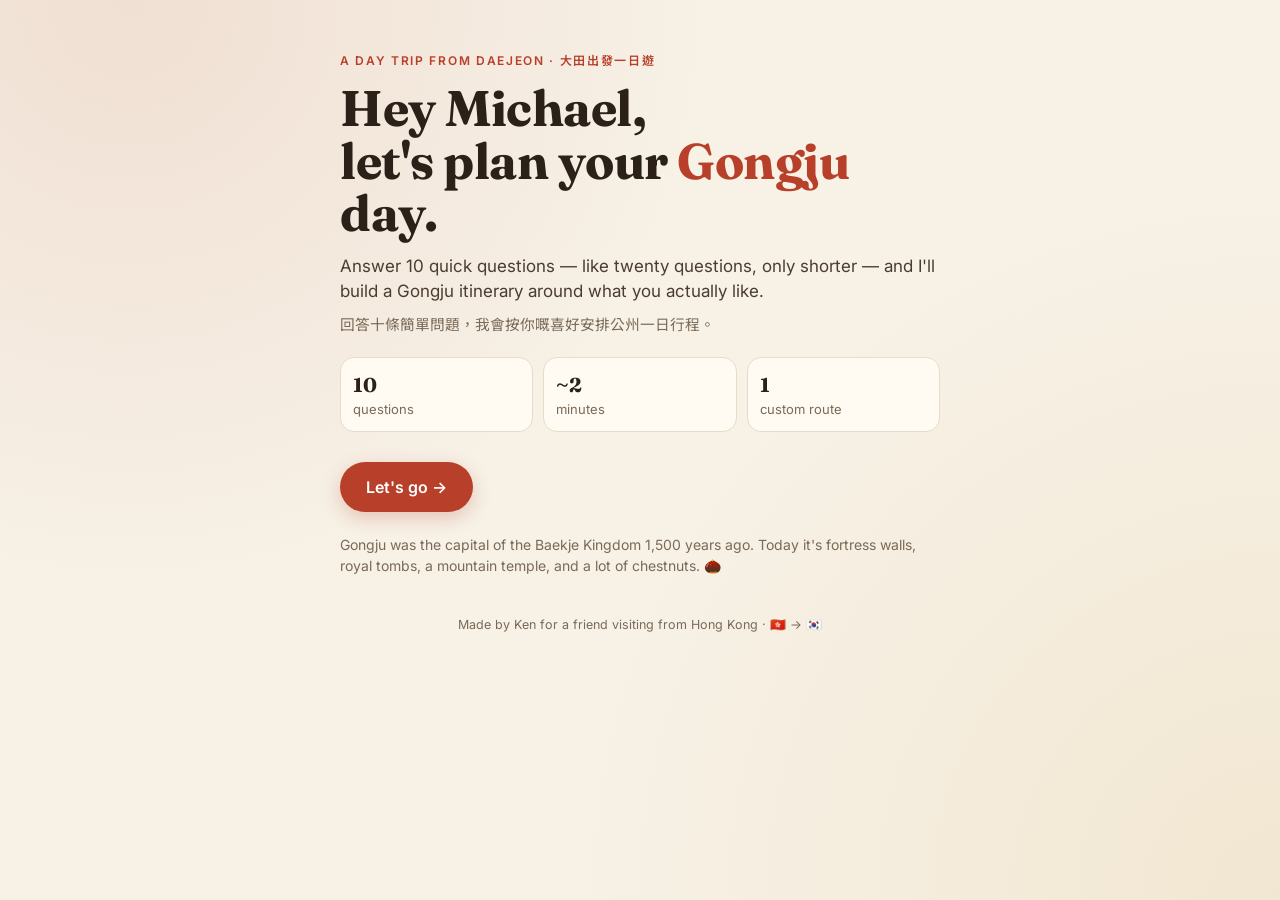
==== index.html @ 212b2fda "Add Gongju trip taste quiz page Co-Authored-By: Claude Opus 5.5 <noreply@anthropic.com> Claude-Sessi" ====
<!DOCTYPE html>
<html lang="en">
<head>
<meta charset="UTF-8">
<meta name="viewport" content="width=device-width, initial-scale=1.0">
<title>Your Gongju Day — 10 Questions</title>
<meta name="description" content="Answer 10 quick questions and get a Gongju day trip planned around your taste.">
<link rel="preconnect" href="https://fonts.googleapis.com">
<link rel="preconnect" href="https://fonts.gstatic.com" crossorigin>
<link href="https://fonts.googleapis.com/css2?family=Fraunces:opsz,wght@9..144,500;9..144,700&family=Inter:wght@400;500;600&family=Noto+Sans+TC:wght@400;500&display=swap" rel="stylesheet">
<style>
  :root {
    --paper: #f7f1e6;
    --card: #fffaf2;
    --ink: #2b2118;
    --muted: #7a6a58;
    --maple: #b8402a;
    --maple-soft: #f1d6cc;
    --chestnut: #6b4226;
    --gold: #c99a3b;
    --line: #e6dccb;
    --radius: 18px;
  }
  * { box-sizing: border-box; }
  html, body { margin: 0; }
  body {
    font-family: "Inter", "Noto Sans TC", system-ui, sans-serif;
    background: var(--paper);
    color: var(--ink);
    min-height: 100vh;
    line-height: 1.5;
    background-image:
      radial-gradient(circle at 10% 0%, rgba(184,64,42,0.10), transparent 40%),
      radial-gradient(circle at 100% 100%, rgba(201,154,59,0.12), transparent 45%);
    background-attachment: fixed;
  }
  .wrap { max-width: 640px; margin: 0 auto; padding: 28px 20px 60px; }
  .zh { font-family: "Noto Sans TC", sans-serif; color: var(--muted); font-size: 0.92em; display: block; margin-top: 2px; }
  h1, h2, h3 { font-family: "Fraunces", Georgia, serif; font-weight: 700; letter-spacing: -0.01em; margin: 0; }

  /* Intro */
  .hero { text-align: left; padding-top: 24px; }
  .eyebrow { font-size: 12px; font-weight: 600; letter-spacing: 0.14em; text-transform: uppercase; color: var(--maple); }
  .hero h1 { font-size: clamp(34px, 8vw, 50px); line-height: 1.05; margin: 12px 0 14px; }
  .hero h1 em { font-style: normal; color: var(--maple); }
  .hero p { font-size: 17px; color: #4a3d30; margin: 0 0 8px; }
  .leaf-row { display: flex; gap: 8px; margin: 26px 0 30px; font-size: 26px; }
  .facts { display: grid; grid-template-columns: repeat(3, 1fr); gap: 10px; margin: 22px 0 30px; }
  .fact { background: var(--card); border: 1px solid var(--line); border-radius: 14px; padding: 12px; font-size: 13px; color: var(--muted); }
  .fact b { display: block; font-family: "Fraunces", serif; font-size: 20px; color: var(--ink); }

  .btn {
    appearance: none; border: 0; cursor: pointer;
    font: 600 16px "Inter", sans-serif;
    padding: 15px 26px; border-radius: 999px;
    background: var(--maple); color: #fff;
    box-shadow: 0 6px 18px rgba(184,64,42,0.25);
    transition: transform .15s ease, box-shadow .15s ease, background .15s;
  }
  .btn:hover { transform: translateY(-1px); box-shadow: 0 8px 22px rgba(184,64,42,0.3); }
  .btn:active { transform: translateY(0); }
  .btn.ghost { background: transparent; color: var(--ink); box-shadow: none; border: 1px solid var(--line); }
  .btn.ghost:hover { background: var(--card); }
  .btn.dark { background: var(--chestnut); box-shadow: 0 6px 18px rgba(107,66,38,0.25); }
  .btn.whatsapp { background: #1f8f4e; box-shadow: 0 6px 18px rgba(31,143,78,0.25); }

  /* Quiz */
  .topbar { display: flex; align-items: center; gap: 14px; margin-bottom: 26px; }
  .back { background: none; border: 0; font-size: 22px; cursor: pointer; color: var(--muted); padding: 4px 8px; border-radius: 8px; }
  .back:disabled { opacity: 0.25; cursor: default; }
  .progress { flex: 1; height: 6px; background: var(--line); border-radius: 99px; overflow: hidden; }
  .progress span { display: block; height: 100%; background: linear-gradient(90deg, var(--gold), var(--maple)); width: 0; transition: width .35s ease; border-radius: 99px; }
  .count { font-size: 13px; color: var(--muted); font-variant-numeric: tabular-nums; min-width: 42px; text-align: right; }

  .qcard { animation: rise .35s ease; }
  @keyframes rise { from { opacity: 0; transform: translateY(10px); } to { opacity: 1; transform: none; } }
  .qnum { font-family: "Fraunces", serif; color: var(--maple); font-size: 15px; margin-bottom: 8px; }
  .qcard h2 { font-size: clamp(24px, 5.5vw, 30px); line-height: 1.2; }
  .qcard .hint { color: var(--muted); font-size: 14px; margin: 10px 0 0; }
  .options { display: grid; gap: 10px; margin-top: 24px; }
  .opt {
    display: flex; align-items: center; gap: 14px; text-align: left;
    background: var(--card); border: 1.5px solid var(--line); border-radius: var(--radius);
    padding: 14px 16px; cursor: pointer; font: inherit; color: inherit;
    transition: border-color .15s, transform .15s, background .15s;
  }
  .opt:hover { border-color: var(--gold); transform: translateY(-1px); }
  .opt.selected { border-color: var(--maple); background: #fff3ee; }
  .opt .emo { font-size: 26px; width: 36px; text-align: center; flex-shrink: 0; }
  .opt .txt { font-weight: 500; font-size: 16px; }
  .opt .txt .zh { font-weight: 400; font-size: 13.5px; }

  /* Result */
  .result-hero { background: var(--chestnut); color: #fbefe0; border-radius: 24px; padding: 28px 24px; position: relative; overflow: hidden; }
  .result-hero::after { content: "🍁"; position: absolute; right: -10px; top: -18px; font-size: 120px; opacity: 0.16; transform: rotate(18deg); }
  .result-hero .eyebrow { color: var(--gold); }
  .result-hero h1 { font-size: clamp(30px, 7vw, 40px); margin: 10px 0 8px; line-height: 1.1; }
  .result-hero p { margin: 0; color: #e8d6c1; }
  .result-hero .zh { color: #cdb59a; }

  section.block { margin-top: 30px; }
  section.block h3 { font-size: 22px; margin-bottom: 14px; }

  .bars { display: grid; gap: 10px; }
  .bar { display: grid; grid-template-columns: 120px 1fr 34px; align-items: center; gap: 10px; font-size: 14px; }
  .bar .track { height: 10px; background: var(--line); border-radius: 99px; overflow: hidden; }
  .bar .fill { height: 100%; background: var(--maple); border-radius: 99px; width: 0; transition: width .8s cubic-bezier(.2,.8,.2,1); }
  .bar .pct { color: var(--muted); font-variant-numeric: tabular-nums; text-align: right; font-size: 13px; }

  .tags { display: flex; flex-wrap: wrap; gap: 8px; }
  .tag { background: var(--maple-soft); color: #7a2616; padding: 6px 12px; border-radius: 99px; font-size: 13.5px; font-weight: 500; }

  .timeline { list-style: none; margin: 0; padding: 0; position: relative; }
  .timeline::before { content: ""; position: absolute; left: 58px; top: 8px; bottom: 8px; width: 2px; background: var(--line); }
  .stop { display: grid; grid-template-columns: 50px 20px 1fr; gap: 8px; padding: 10px 0; align-items: start; }
  .stop .time { font-variant-numeric: tabular-nums; font-weight: 600; font-size: 14px; color: var(--chestnut); padding-top: 2px; }
  .stop .dot { width: 12px; height: 12px; border-radius: 50%; background: var(--card); border: 3px solid var(--maple); margin: 5px 0 0 2px; position: relative; z-index: 1; }
  .stop .what b { display: block; font-size: 16px; }
  .stop .what span { color: var(--muted); font-size: 14px; }

  .card { background: var(--card); border: 1px solid var(--line); border-radius: var(--radius); padding: 18px; }
  .food-grid { display: grid; grid-template-columns: 1fr 1fr; gap: 10px; }
  .food { background: var(--card); border: 1px solid var(--line); border-radius: 14px; padding: 14px; }
  .food .emo { font-size: 24px; }
  .food b { display: block; margin-top: 4px; }
  .food span { font-size: 13.5px; color: var(--muted); }

  .tips { margin: 0; padding-left: 20px; }
  .tips li { margin-bottom: 8px; }

  .share { margin-top: 34px; background: #fff; border: 2px dashed var(--gold); border-radius: 22px; padding: 22px; text-align: center; }
  .share h3 { font-size: 22px; }
  .share p { color: var(--muted); margin: 6px 0 18px; font-size: 15px; }
  .share .row { display: flex; flex-wrap: wrap; gap: 10px; justify-content: center; }
  .toast { position: fixed; left: 50%; bottom: 26px; transform: translateX(-50%) translateY(20px); background: var(--ink); color: #fff; padding: 10px 18px; border-radius: 99px; font-size: 14px; opacity: 0; transition: all .25s; pointer-events: none; }
  .toast.show { opacity: 1; transform: translateX(-50%) translateY(0); }
  .restart { margin-top: 22px; text-align: center; }
  footer { text-align: center; font-size: 12.5px; color: var(--muted); margin-top: 40px; }
  .hidden { display: none !important; }

  @media (max-width: 480px) {
    .facts { grid-template-columns: 1fr 1fr 1fr; }
    .food-grid { grid-template-columns: 1fr; }
    .bar { grid-template-columns: 100px 1fr 30px; }
  }
</style>
</head>
<body>
<div class="wrap">

  <!-- INTRO -->
  <div id="intro" class="hero">
    <div class="eyebrow">A day trip from Daejeon · 大田出發一日遊</div>
    <h1>Hey <span id="nameSlot">Michael</span>,<br>let's plan your <em>Gongju</em> day.</h1>
    <p>Answer 10 quick questions — like twenty questions, only shorter — and I'll build a Gongju itinerary around what you actually like.</p>
    <span class="zh">回答十條簡單問題，我會按你嘅喜好安排公州一日行程。</span>
    <div class="facts">
      <div class="fact"><b>10</b>questions</div>
      <div class="fact"><b>~2</b>minutes</div>
      <div class="fact"><b>1</b>custom route</div>
    </div>
    <button class="btn" id="startBtn">Let's go →</button>
    <p style="margin-top:22px;font-size:14px;color:var(--muted)">Gongju was the capital of the Baekje Kingdom 1,500 years ago. Today it's fortress walls, royal tombs, a mountain temple, and a lot of chestnuts. 🌰</p>
  </div>

  <!-- QUIZ -->
  <div id="quiz" class="hidden">
    <div class="topbar">
      <button class="back" id="backBtn" aria-label="Previous question">←</button>
      <div class="progress"><span id="progressBar"></span></div>
      <div class="count" id="count">1 / 10</div>
    </div>
    <div id="qslot"></div>
  </div>

  <!-- RESULT -->
  <div id="result" class="hidden"></div>

  <footer>Made by Ken for a friend visiting from Hong Kong · 🇭🇰 → 🇰🇷</footer>
</div>
<div class="toast" id="toast">Copied!</div>

<script>
(function () {
  "use strict";

  // ---------- Config ----------
  const params = new URLSearchParams(location.search);
  const GUEST = (params.get("name") || "Michael").slice(0, 30);
  const HOST = (params.get("host") || "Ken").slice(0, 30);
  const HOST_WA = (params.get("wa") || "").replace(/[^0-9]/g, ""); // optional WhatsApp number, digits only

  document.getElementById("nameSlot").textContent = GUEST;

  // Dimensions scored by the quiz
  const DIMS = {
    history: "History",
    nature:  "Nature & leaves",
    food:    "Street food",
    cafe:    "Cafés & design",
    photo:   "Photo spots",
    calm:    "Calm & tradition",
    active:  "Up for walking"
  };

  // ---------- Questions ----------
  const QUESTIONS = [
    {
      q: "Your ideal free Saturday in Hong Kong looks like…",
      zh: "喺香港，你最理想嘅星期六係點？",
      opts: [
        { e: "🥾", t: "Hiking Dragon's Back, then a beach", zh: "行龍脊，再去沙灘", s: { nature: 2, active: 2 } },
        { e: "🥟", t: "Dim sum, then eating my way through Sham Shui Po", zh: "飲茶，再去深水埗搵食", s: { food: 3 } },
        { e: "🏛️", t: "Tai Kwun or a museum, old buildings", zh: "大館或者博物館，睇舊建築", s: { history: 3 } },
        { e: "☕", t: "A slow coffee in a quiet Sheung Wan café", zh: "喺上環靜靜哋飲杯咖啡", s: { cafe: 3, calm: 1 } }
      ]
    },
    {
      q: "It's autumn-leaf season in Korea right now. How excited are you?",
      zh: "而家係韓國紅葉季節，你有幾期待？",
      hint: "Hong Kong doesn't really do red maples — Gongju does.",
      opts: [
        { e: "🍁", t: "Very! I want proper red-and-gold trees", zh: "超期待！想睇真正嘅紅葉", s: { nature: 3, photo: 1 } },
        { e: "🙂", t: "Nice bonus if we see some", zh: "見到就好，唔強求", s: { nature: 1 } },
        { e: "🤷", t: "Trees are trees", zh: "樹就係樹啦", s: { food: 1, cafe: 1 } }
      ]
    },
    {
      q: "How much spice can you handle?",
      zh: "你食得幾辣？",
      key: "spice",
      opts: [
        { e: "🔥", t: "Bring it on — the redder the better", zh: "越辣越好", v: "high", s: { food: 1 } },
        { e: "🌶️", t: "Some kick is fine", zh: "小辣OK", v: "mid", s: {} },
        { e: "🥛", t: "Mild please, I'm a cha chaan teng person", zh: "唔辣唔該，我係茶餐廳派", v: "low", s: {} }
      ]
    },
    {
      q: "Pick a Korean lunch.",
      zh: "揀一個韓式午餐。",
      key: "lunch",
      opts: [
        { e: "🥗", t: "Bibimbap with wild mountain greens", zh: "山菜拌飯", v: "sanchae", s: { calm: 1, nature: 1 } },
        { e: "🍲", t: "A hot bowl of beef soup with rice (gukbap)", zh: "牛肉湯飯", v: "gukbap", s: { food: 1 } },
        { e: "🥩", t: "Korean BBQ, grill it at the table", zh: "韓式燒肉", v: "bbq", s: { food: 2 } },
        { e: "🍜", t: "Knife-cut noodles in broth (kalguksu)", zh: "刀切麵", v: "noodle", s: { food: 1 } }
      ]
    },
    {
      q: "1,500-year-old royal tombs and gold crowns from a lost kingdom…",
      zh: "1,500年前失落王國嘅王陵同金冠……",
      opts: [
        { e: "👑", t: "Fascinating — tell me everything", zh: "好有興趣，講多啲！", s: { history: 3 } },
        { e: "📸", t: "Quick look and a photo is enough", zh: "睇一陣、影張相就夠", s: { history: 1, photo: 1 } },
        { e: "😴", t: "Honestly, show me something alive", zh: "老實講，想睇啲有生氣嘅嘢", s: { food: 1, cafe: 1 } }
      ]
    },
    {
      q: "How much walking sounds good for one day?",
      zh: "一日行幾多路你覺得OK？",
      key: "walk",
      opts: [
        { e: "🏃", t: "15,000+ steps, I live on MTR stairs", zh: "一萬五千步以上，冇問題", v: "high", s: { active: 3 } },
        { e: "🚶", t: "A normal amount, with breaks", zh: "正常，中間休息下", v: "mid", s: { active: 1 } },
        { e: "🪑", t: "Minimal — more sitting, more snacks", zh: "越少越好，坐多啲食多啲", v: "low", s: { cafe: 1, food: 1 } }
      ]
    },
    {
      q: "In your friend group, you're the one who…",
      zh: "喺朋友圈入面，你係……",
      opts: [
        { e: "📷", t: "Takes all the photos (and the IG stories)", zh: "負責影晒所有相同IG story", s: { photo: 3 } },
        { e: "🗺️", t: "Reads every sign and plaque", zh: "每塊介紹牌都要睇", s: { history: 2 } },
        { e: "🍢", t: "Finds the best snack stall", zh: "搵到最好食嘅小食檔", s: { food: 2 } },
        { e: "🧘", t: "Just enjoys the moment", zh: "享受當下就夠", s: { calm: 2 } }
      ]
    },
    {
      q: "Gongju is Korea's chestnut capital. Your move?",
      zh: "公州係韓國栗子之都，你會點？",
      key: "chestnut",
      opts: [
        { e: "🌰", t: "Roasted chestnuts from a street stall — like 糖炒栗子", zh: "街邊炒栗子，好似香港咁", v: "street", s: { food: 2 } },
        { e: "🍰", t: "Chestnut cake or latte in a nice café", zh: "去靚cafe食栗子蛋糕或者栗子latte", v: "cafe", s: { cafe: 2 } },
        { e: "🍶", t: "Chestnut makgeolli (rice wine)", zh: "栗子米酒", v: "makgeolli", s: { food: 2 } },
        { e: "🙅", t: "Not a chestnut person", zh: "我唔鍾意食栗子", v: "none", s: {} }
      ]
    },
    {
      q: "A 1,000-year-old mountain temple: monks, incense, a quiet valley.",
      zh: "一千年歷史嘅山中古寺：僧人、香火、寧靜山谷。",
      opts: [
        { e: "🛕", t: "Yes — that calm is exactly what I want", zh: "正！我就係想要嗰種寧靜", s: { calm: 3, nature: 1 } },
        { e: "👍", t: "Sounds nice, if it fits", zh: "幾好，有時間就去", s: { calm: 1 } },
        { e: "🙃", t: "I've seen enough temples", zh: "寺廟睇夠喇", s: { cafe: 1, history: 1 } }
      ]
    },
    {
      q: "How should the day end?",
      zh: "你想一日點樣完結？",
      opts: [
        { e: "🌇", t: "Sunset over the river from an old fortress wall", zh: "喺古城牆上睇河邊日落", s: { photo: 2, history: 1, active: 1 } },
        { e: "🏮", t: "Wandering a traditional market, snacking", zh: "行傳統市場，周圍食", s: { food: 3 } },
        { e: "🕯️", t: "A cosy café and little shops", zh: "溫暖嘅cafe同小店", s: { cafe: 3 } },
        { e: "🍽️", t: "A big dinner, then rest", zh: "食餐好，然後休息", s: { food: 1, calm: 1 } }
      ]
    }
  ];

  // ---------- Routes ----------
  // Pickup in Daejeon ~11:00, back in Daejeon ~19:00. Sunset mid-Nov ≈ 17:20.
  const ROUTES = {
    maple: {
      title: "Maples, Monks & a Fortress Sunset",
      zh: "紅葉、古寺、城牆日落",
      blurb: "You came for autumn. This route goes straight to the mountain temple while the leaves are glowing, then catches sunset on the fortress wall.",
      w: { nature: 2, calm: 1.5, photo: 1, active: 0.5 },
      stops: (a) => [
        ["11:00", "Leave Daejeon", "About an hour's drive to Magoksa Temple"],
        ["12:00", "Lunch by Magoksa", lunchLine(a, "temple")],
        ["13:00", "Magoksa Temple 麻谷寺", "UNESCO-listed mountain temple. Walk the valley path under the maples"],
        ["14:45", "Royal Tombs of King Muryeong", "A quick look at Baekje's royal tombs, 30 min drive back to town"],
        ["15:45", "Gongsanseong Fortress 公山城", walkLine(a, "Walk the wall above the Geum River as the sun goes down")],
        ["17:15", "Sanseong Market", chestnutLine(a)],
        ["18:00", "Dinner around Jeminchen", "Old-town streets with cafés and restaurants, then drive home"]
      ]
    },
    baekje: {
      title: "The Lost Kingdom of Baekje",
      zh: "百濟失落王國之旅",
      blurb: "You like knowing the story behind a place. This route skips the drive to the temple and spends the time on Gongju's royal history.",
      w: { history: 2.2, photo: 0.6, active: 0.4 },
      stops: (a) => [
        ["11:00", "Leave Daejeon", "About 40 minutes to Gongju town"],
        ["11:45", "Lunch in town", lunchLine(a, "town")],
        ["12:45", "Gongju National Museum", "Gold crowns and treasures found in King Muryeong's tomb. Free entry"],
        ["14:15", "Royal Tombs of King Muryeong", "Right next door. A UNESCO site with a replica of the tomb chamber"],
        ["15:30", "Gongsanseong Fortress 公山城", walkLine(a, "The Baekje royal fortress. Walk the wall and catch sunset over the river")],
        ["17:15", "Sanseong Market", chestnutLine(a)],
        ["18:00", "Dinner around Jeminchen", "A relaxed dinner in the old town, then drive home"]
      ]
    },
    snack: {
      title: "Chestnuts, Cafés & Old-Town Strolls",
      zh: "栗子、Cafe、老城散步",
      blurb: "You travel with your stomach and like a slower pace. This route stays in town: good food, café stops and one perfect sunset.",
      w: { food: 1.6, cafe: 2, calm: 0.4, active: -0.6 },
      stops: (a) => [
        ["11:00", "Leave Daejeon", "About 40 minutes to Gongju town"],
        ["11:45", "Lunch around Jeminchen", lunchLine(a, "town")],
        ["13:00", "Gongju Hanok Village", "Traditional Korean houses, nice for a slow stroll and photos"],
        ["14:00", "Royal Tombs of King Muryeong", "Short and easy: the highlights of Baekje in 45 minutes"],
        ["15:00", "Café break on Jeminchen", "Gongju's chestnut desserts: cakes, lattes, chestnut bread"],
        ["16:15", "Gongsanseong Fortress 公山城", walkLine(a, "A short section of the wall for the sunset view over the river")],
        ["17:20", "Sanseong Market", chestnutLine(a) + ". Then dinner and drive home"]
      ]
    }
  };

  function lunchLine(a, where) {
    const spice = a.spice || "mid";
    const map = {
      sanchae: where === "temple"
        ? "Mountain-greens bibimbap, the classic meal outside the temple gate"
        : "Bibimbap with mountain greens",
      gukbap: "Hot beef gukbap (soup and rice), a Gongju favourite",
      bbq: where === "temple"
        ? "Grilled pork or duck at the restaurants by the temple"
        : "Korean BBQ, grilled at the table",
      noodle: "Kalguksu, knife-cut noodles in broth"
    };
    let line = map[a.lunch] || map.sanchae;
    if (spice === "low") line += ". We'll ask for no gochujang on the side";
    if (spice === "high") line += ". Extra gochujang for you 🔥";
    return line;
  }
  function walkLine(a, base) {
    if (a.walk === "low") return base.replace("Walk the wall", "Walk a short, flat part of the wall");
    if (a.walk === "high") return base + ". We'll do the full loop";
    return base;
  }
  function chestnutLine(a) {
    switch (a.chestnut) {
      case "street": return "Roasted chestnuts and injeolmi rice cake, Korea's answer to 糖炒栗子";
      case "cafe": return "Pick up chestnut bread and injeolmi to take home";
      case "makgeolli": return "Chestnut makgeolli and market snacks (Ken drives, you drink 🍶)";
      case "none": return "Injeolmi rice cake. Gongju claims to be where it was named";
      default: return "Injeolmi rice cake and chestnut snacks";
    }
  }

  // ---------- State ----------
  let idx = 0;
  const picks = new Array(QUESTIONS.length).fill(null);

  const $ = (id) => document.getElementById(id);
  const intro = $("intro"), quiz = $("quiz"), result = $("result");

  $("startBtn").addEventListener("click", () => {
    intro.classList.add("hidden");
    quiz.classList.remove("hidden");
    renderQ();
  });
  $("backBtn").addEventListener("click", () => {
    if (idx > 0) { idx--; renderQ(); }
  });

  function esc(s) {
    return String(s).replace(/[&<>"']/g, (c) => ({ "&": "&amp;", "<": "&lt;", ">": "&gt;", '"': "&quot;", "'": "&#39;" }[c]));
  }

  function renderQ() {
    const Q = QUESTIONS[idx];
    $("count").textContent = (idx + 1) + " / " + QUESTIONS.length;
    $("progressBar").style.width = ((idx) / QUESTIONS.length * 100) + "%";
    $("backBtn").disabled = idx === 0;

    const html = [
      '<div class="qcard">',
      '<div class="qnum">Question ' + (idx + 1) + '</div>',
      '<h2>' + esc(Q.q) + '<span class="zh">' + esc(Q.zh) + '</span></h2>',
      Q.hint ? '<p class="hint">' + esc(Q.hint) + '</p>' : '',
      '<div class="options">',
      Q.opts.map((o, i) =>
        '<button class="opt' + (picks[idx] === i ? ' selected' : '') + '" data-i="' + i + '">' +
        '<span class="emo">' + o.e + '</span>' +
        '<span class="txt">' + esc(o.t) + '<span class="zh">' + esc(o.zh) + '</span></span>' +
        '</button>'
      ).join(""),
      '</div></div>'
    ].join("");
    $("qslot").innerHTML = html;

    $("qslot").querySelectorAll(".opt").forEach((btn) => {
      btn.addEventListener("click", () => {
        picks[idx] = Number(btn.dataset.i);
        btn.classList.add("selected");
        setTimeout(() => {
          if (idx < QUESTIONS.length - 1) { idx++; renderQ(); }
          else { finish(); }
        }, 220);
      });
    });
    window.scrollTo({ top: 0, behavior: "smooth" });
  }

  // ---------- Scoring ----------
  function compute() {
    const score = {}; Object.keys(DIMS).forEach((k) => (score[k] = 0));
    const max = {}; Object.keys(DIMS).forEach((k) => (max[k] = 0));
    const answers = {};
    QUESTIONS.forEach((Q, qi) => {
      // max possible per dim for this question
      Object.keys(DIMS).forEach((k) => {
        max[k] += Math.max(0, ...Q.opts.map((o) => (o.s && o.s[k]) || 0));
      });
      const o = Q.opts[picks[qi]];
      if (!o) return;
      Object.entries(o.s || {}).forEach(([k, v]) => (score[k] += v));
      if (Q.key) answers[Q.key] = o.v;
    });
    const pct = {};
    Object.keys(DIMS).forEach((k) => (pct[k] = max[k] ? Math.round(score[k] / max[k] * 100) : 0));

    const ranked = Object.entries(ROUTES).map(([id, r]) => {
      let s = 0; Object.entries(r.w).forEach(([k, w]) => (s += w * pct[k]));
      return { id, s };
    }).sort((a, b) => b.s - a.s);

    return { pct, answers, routeId: ranked[0].id, runnerUp: ranked[1].id };
  }

  function persona(pct) {
    const top = Object.entries(pct).sort((a, b) => b[1] - a[1]).slice(0, 2).map((x) => x[0]);
    const names = {
      history: "Time Traveller", nature: "Leaf Chaser", food: "Snack Hunter",
      cafe: "Café Drifter", photo: "Golden-Hour Shooter", calm: "Quiet Wanderer", active: "Trail Walker"
    };
    const zh = {
      history: "時光旅人", nature: "追紅葉的人", food: "搵食專家",
      cafe: "Cafe漫遊者", photo: "黃金時刻攝影師", calm: "靜心旅人", active: "行山達人"
    };
    return { en: names[top[0]], zh: zh[top[0]], second: DIMS[top[1]] };
  }

  function tagsFor(pct, a) {
    const t = [];
    const sorted = Object.entries(pct).sort((x, y) => y[1] - x[1]);
    sorted.slice(0, 3).forEach(([k]) => t.push(DIMS[k]));
    t.push({ high: "Spice: bring it 🔥", mid: "Spice: medium 🌶️", low: "Spice: mild 🥛" }[a.spice] || "Spice: medium");
    t.push({ high: "Long walks OK", mid: "Moderate walking", low: "Keep walking short" }[a.walk] || "Moderate walking");
    return t;
  }

  function foodsFor(a) {
    const out = [];
    const L = {
      sanchae: ["🥗", "Sanchae bibimbap", "Rice with wild mountain greens, the dish people eat outside Magoksa"],
      gukbap: ["🍲", "Gukbap", "Beef soup with rice, simple and warming on a November day"],
      bbq: ["🥩", "Korean BBQ", "Pork or beef grilled at the table, with lettuce wraps"],
      noodle: ["🍜", "Kalguksu", "Knife-cut noodles in a light broth"]
    };
    out.push(L[a.lunch] || L.sanchae);
    out.push(a.chestnut === "none"
      ? ["🍡", "Injeolmi", "Soft rice cake rolled in roasted soybean powder"]
      : ["🌰", "Gongju chestnuts", { street: "Roasted chestnuts from a market stall", cafe: "Chestnut cake and lattes on Jeminchen", makgeolli: "Chestnut makgeolli, slightly sweet rice wine" }[a.chestnut] || "Chestnut bread and roasted chestnuts"]);
    if (a.spice === "high") out.push(["🌶️", "Jjamppong", "Korea's fiery seafood noodle soup, if you want a spicy dinner"]);
    else if (a.spice === "low") out.push(["🥢", "Bulgogi", "Sweet soy-marinated beef, no spice at all"]);
    else out.push(["🥘", "Doenjang jjigae", "Soybean-paste stew, savoury with a little kick"]);
    out.push(a.chestnut === "none"
      ? ["🥞", "Hotteok", "Warm sweet pancake with brown-sugar filling, a winter street snack"]
      : ["🍡", "Injeolmi & bam-ppang", "Rice cake and chestnut-shaped bread to take home"]);
    // de-dup
    const seen = new Set();
    return out.filter((f) => !seen.has(f[1]) && seen.add(f[1])).slice(0, 4);
  }

  function tipsFor(pct, a) {
    const t = [];
    t.push("Bring a warm jacket. November in Korea is colder than Hong Kong, around 5–12°C and colder after sunset.");
    if (a.walk !== "low") t.push("Wear comfy shoes: the fortress wall path has uneven stone steps.");
    if (pct.photo >= 50) t.push("Best photo moment: Gongsanseong's wall at sunset, around 5 pm, looking over the Geum River.");
    if (pct.nature >= 50) t.push("Leaves peak around mid-November, so we're right on time. 🍁");
    if (a.spice === "low") t.push("Korean side dishes can be spicy. Just ask: \"an maepge haejuseyo\" (not spicy, please).");
    t.push("One ticket covers King Muryeong's Tombs, Gongsanseong and Seokjang-ri Museum.");
    return t;
  }

  // ---------- Result ----------
  function finish() {
    $("progressBar").style.width = "100%";
    const { pct, answers, routeId, runnerUp } = compute();
    const R = ROUTES[routeId];
    const P = persona(pct);
    const stops = R.stops(answers);

    const bars = Object.entries(pct).sort((a, b) => b[1] - a[1]).map(([k, v]) =>
      '<div class="bar"><span>' + DIMS[k] + '</span><div class="track"><div class="fill" data-w="' + v + '"></div></div><span class="pct">' + v + '</span></div>'
    ).join("");

    const html = [
      '<div class="result-hero">',
      '<div class="eyebrow">' + esc(GUEST) + '\'s travel type</div>',
      '<h1>' + esc(P.en) + '<span class="zh">' + esc(P.zh) + '</span></h1>',
      '<p>with a strong side of <b>' + esc(P.second.toLowerCase()) + '</b>.</p>',
      '</div>',

      '<section class="block"><h3>Your taste profile</h3><div class="card"><div class="bars">' + bars + '</div></div>',
      '<div class="tags" style="margin-top:14px">' + tagsFor(pct, answers).map((t) => '<span class="tag">' + esc(t) + '</span>').join("") + '</div></section>',

      '<section class="block"><h3>Your route: ' + esc(R.title) + '<span class="zh">' + esc(R.zh) + '</span></h3>',
      '<p style="margin:0 0 14px;color:#4a3d30">' + esc(R.blurb) + '</p>',
      '<div class="card"><ol class="timeline">' + stops.map((s) =>
        '<li class="stop"><span class="time">' + s[0] + '</span><span class="dot"></span><span class="what"><b>' + esc(s[1]) + '</b><span>' + esc(s[2]) + '</span></span></li>'
      ).join("") + '</ol></div>',
      '<p style="font-size:13.5px;color:var(--muted);margin-top:10px">Close second: <i>' + esc(ROUTES[runnerUp].title) + '</i>. Ken can mix in a stop from it.</p></section>',

      '<section class="block"><h3>Things to eat</h3><div class="food-grid">' + foodsFor(answers).map((f) =>
        '<div class="food"><div class="emo">' + f[0] + '</div><b>' + esc(f[1]) + '</b><span>' + esc(f[2]) + '</span></div>'
      ).join("") + '</div></section>',

      '<section class="block"><h3>Good to know</h3><div class="card"><ul class="tips">' + tipsFor(pct, answers).map((t) => '<li>' + esc(t) + '</li>').join("") + '</ul></div></section>',

      '<div class="share"><h3>Send this to ' + esc(HOST) + ' 📮</h3>',
      '<p>So ' + esc(HOST) + ' can lock in the plan (and book the right lunch).</p>',
      '<div class="row">',
      '<button class="btn whatsapp" id="waBtn">Send on WhatsApp</button>',
      '<button class="btn dark" id="shareBtn">Share…</button>',
      '<button class="btn ghost" id="copyBtn">Copy text</button>',
      '</div></div>',

      '<div class="restart"><button class="btn ghost" id="redoBtn">↺ Retake the quiz</button></div>'
    ].join("");

    quiz.classList.add("hidden");
    result.innerHTML = html;
    result.classList.remove("hidden");
    window.scrollTo({ top: 0, behavior: "smooth" });
    requestAnimationFrame(() => setTimeout(() => {
      result.querySelectorAll(".fill").forEach((f) => (f.style.width = f.dataset.w + "%"));
    }, 60));

    const summary = buildSummary(P, pct, answers, R, stops);
    $("waBtn").addEventListener("click", () => {
      const url = "https://wa.me/" + HOST_WA + "?text=" + encodeURIComponent(summary);
      window.open(url, "_blank", "noopener");
    });
    $("shareBtn").addEventListener("click", async () => {
      if (navigator.share) {
        try { await navigator.share({ title: GUEST + "'s Gongju plan", text: summary }); } catch (e) { /* cancelled */ }
      } else { copy(summary); }
    });
    $("copyBtn").addEventListener("click", () => copy(summary));
    $("redoBtn").addEventListener("click", () => {
      picks.fill(null); idx = 0;
      result.classList.add("hidden"); quiz.classList.remove("hidden"); renderQ();
    });
  }

  function buildSummary(P, pct, a, R, stops) {
    const lines = [];
    lines.push("🍁 " + GUEST + "'s Gongju quiz results");
    lines.push("Type: " + P.en + " (" + P.zh + ")");
    lines.push("");
    lines.push("Profile: " + Object.entries(pct).sort((x, y) => y[1] - x[1]).map(([k, v]) => DIMS[k] + " " + v).join(" · "));
    lines.push("");
    lines.push("Answers:");
    QUESTIONS.forEach((Q, i) => {
      const o = Q.opts[picks[i]];
      lines.push((i + 1) + ". " + Q.q + " → " + (o ? o.t : "-"));
    });
    lines.push("");
    lines.push("Suggested route: " + R.title);
    stops.forEach((s) => lines.push(s[0] + "  " + s[1]));
    return lines.join("\n");
  }

  function copy(text) {
    const done = () => { const t = $("toast"); t.classList.add("show"); setTimeout(() => t.classList.remove("show"), 1600); };
    if (navigator.clipboard && window.isSecureContext) {
      navigator.clipboard.writeText(text).then(done, () => fallback(text, done));
    } else { fallback(text, done); }
  }
  function fallback(text, done) {
    const ta = document.createElement("textarea");
    ta.value = text; ta.style.position = "fixed"; ta.style.opacity = "0";
    document.body.appendChild(ta); ta.select();
    try { document.execCommand("copy"); done(); } catch (e) { /* ignore */ }
    document.body.removeChild(ta);
  }
})();
</script>
</body>
</html>
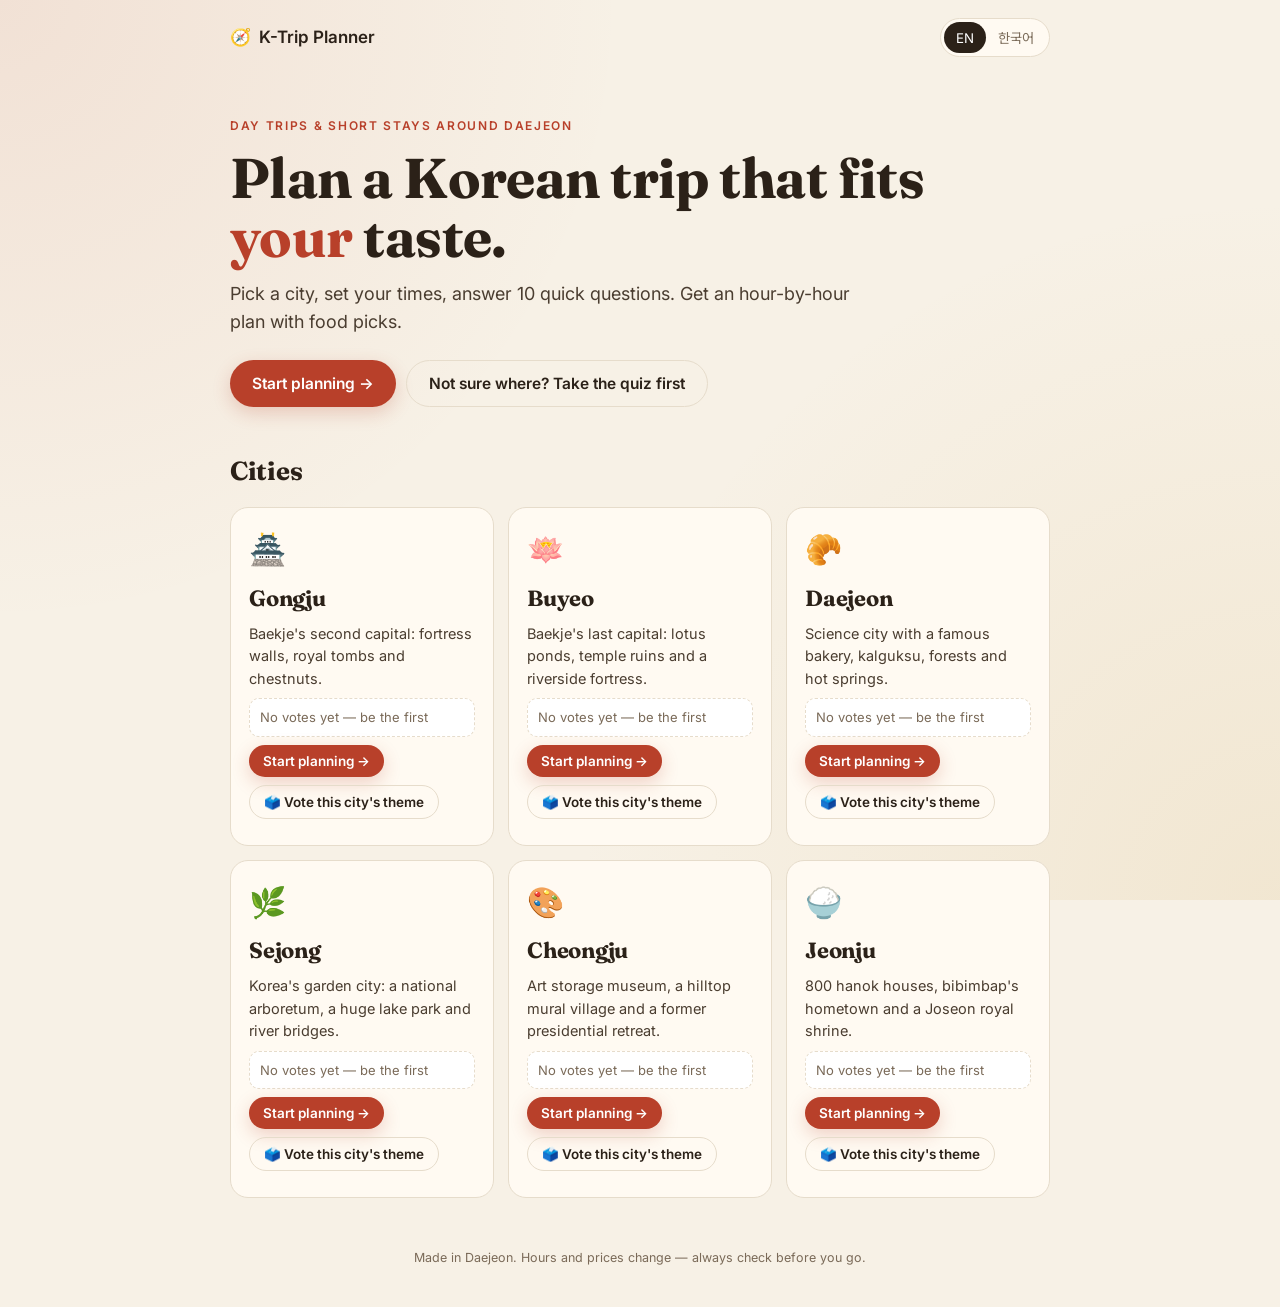
==== commit 6795deb2: "Turn Gongju quiz into multi-city K-Trip Planner - 6 cities around Daejeon with bilingual (EN/KO) con" ====
--- a/index.html
+++ b/index.html
@@ -3,632 +3,22 @@
 <head>
 <meta charset="UTF-8">
 <meta name="viewport" content="width=device-width, initial-scale=1.0">
-<title>Your Gongju Day — 10 Questions</title>
-<meta name="description" content="Answer 10 quick questions and get a Gongju day trip planned around your taste.">
+<title>K-Trip Planner — Daejeon-area trips built around your taste</title>
+<meta name="description" content="Pick a Korean city near Daejeon, set your times, answer 10 questions and get an hour-by-hour plan. English & 한국어.">
+<meta property="og:title" content="K-Trip Planner">
+<meta property="og:description" content="Gongju, Buyeo, Daejeon, Sejong, Cheongju, Jeonju — an hour-by-hour plan built around your taste.">
+<link rel="icon" href="data:image/svg+xml,<svg xmlns='http://www.w3.org/2000/svg' viewBox='0 0 100 100'><text y='.9em' font-size='90'>🧭</text></svg>">
 <link rel="preconnect" href="https://fonts.googleapis.com">
 <link rel="preconnect" href="https://fonts.gstatic.com" crossorigin>
-<link href="https://fonts.googleapis.com/css2?family=Fraunces:opsz,wght@9..144,500;9..144,700&family=Inter:wght@400;500;600&family=Noto+Sans+TC:wght@400;500&display=swap" rel="stylesheet">
-<style>
-  :root {
-    --paper: #f7f1e6;
-    --card: #fffaf2;
-    --ink: #2b2118;
-    --muted: #7a6a58;
-    --maple: #b8402a;
-    --maple-soft: #f1d6cc;
-    --chestnut: #6b4226;
-    --gold: #c99a3b;
-    --line: #e6dccb;
-    --radius: 18px;
-  }
-  * { box-sizing: border-box; }
-  html, body { margin: 0; }
-  body {
-    font-family: "Inter", "Noto Sans TC", system-ui, sans-serif;
-    background: var(--paper);
-    color: var(--ink);
-    min-height: 100vh;
-    line-height: 1.5;
-    background-image:
-      radial-gradient(circle at 10% 0%, rgba(184,64,42,0.10), transparent 40%),
-      radial-gradient(circle at 100% 100%, rgba(201,154,59,0.12), transparent 45%);
-    background-attachment: fixed;
-  }
-  .wrap { max-width: 640px; margin: 0 auto; padding: 28px 20px 60px; }
-  .zh { font-family: "Noto Sans TC", sans-serif; color: var(--muted); font-size: 0.92em; display: block; margin-top: 2px; }
-  h1, h2, h3 { font-family: "Fraunces", Georgia, serif; font-weight: 700; letter-spacing: -0.01em; margin: 0; }
-
-  /* Intro */
-  .hero { text-align: left; padding-top: 24px; }
-  .eyebrow { font-size: 12px; font-weight: 600; letter-spacing: 0.14em; text-transform: uppercase; color: var(--maple); }
-  .hero h1 { font-size: clamp(34px, 8vw, 50px); line-height: 1.05; margin: 12px 0 14px; }
-  .hero h1 em { font-style: normal; color: var(--maple); }
-  .hero p { font-size: 17px; color: #4a3d30; margin: 0 0 8px; }
-  .leaf-row { display: flex; gap: 8px; margin: 26px 0 30px; font-size: 26px; }
-  .facts { display: grid; grid-template-columns: repeat(3, 1fr); gap: 10px; margin: 22px 0 30px; }
-  .fact { background: var(--card); border: 1px solid var(--line); border-radius: 14px; padding: 12px; font-size: 13px; color: var(--muted); }
-  .fact b { display: block; font-family: "Fraunces", serif; font-size: 20px; color: var(--ink); }
-
-  .btn {
-    appearance: none; border: 0; cursor: pointer;
-    font: 600 16px "Inter", sans-serif;
-    padding: 15px 26px; border-radius: 999px;
-    background: var(--maple); color: #fff;
-    box-shadow: 0 6px 18px rgba(184,64,42,0.25);
-    transition: transform .15s ease, box-shadow .15s ease, background .15s;
-  }
-  .btn:hover { transform: translateY(-1px); box-shadow: 0 8px 22px rgba(184,64,42,0.3); }
-  .btn:active { transform: translateY(0); }
-  .btn.ghost { background: transparent; color: var(--ink); box-shadow: none; border: 1px solid var(--line); }
-  .btn.ghost:hover { background: var(--card); }
-  .btn.dark { background: var(--chestnut); box-shadow: 0 6px 18px rgba(107,66,38,0.25); }
-  .btn.whatsapp { background: #1f8f4e; box-shadow: 0 6px 18px rgba(31,143,78,0.25); }
-
-  /* Quiz */
-  .topbar { display: flex; align-items: center; gap: 14px; margin-bottom: 26px; }
-  .back { background: none; border: 0; font-size: 22px; cursor: pointer; color: var(--muted); padding: 4px 8px; border-radius: 8px; }
-  .back:disabled { opacity: 0.25; cursor: default; }
-  .progress { flex: 1; height: 6px; background: var(--line); border-radius: 99px; overflow: hidden; }
-  .progress span { display: block; height: 100%; background: linear-gradient(90deg, var(--gold), var(--maple)); width: 0; transition: width .35s ease; border-radius: 99px; }
-  .count { font-size: 13px; color: var(--muted); font-variant-numeric: tabular-nums; min-width: 42px; text-align: right; }
-
-  .qcard { animation: rise .35s ease; }
-  @keyframes rise { from { opacity: 0; transform: translateY(10px); } to { opacity: 1; transform: none; } }
-  .qnum { font-family: "Fraunces", serif; color: var(--maple); font-size: 15px; margin-bottom: 8px; }
-  .qcard h2 { font-size: clamp(24px, 5.5vw, 30px); line-height: 1.2; }
-  .qcard .hint { color: var(--muted); font-size: 14px; margin: 10px 0 0; }
-  .options { display: grid; gap: 10px; margin-top: 24px; }
-  .opt {
-    display: flex; align-items: center; gap: 14px; text-align: left;
-    background: var(--card); border: 1.5px solid var(--line); border-radius: var(--radius);
-    padding: 14px 16px; cursor: pointer; font: inherit; color: inherit;
-    transition: border-color .15s, transform .15s, background .15s;
-  }
-  .opt:hover { border-color: var(--gold); transform: translateY(-1px); }
-  .opt.selected { border-color: var(--maple); background: #fff3ee; }
-  .opt .emo { font-size: 26px; width: 36px; text-align: center; flex-shrink: 0; }
-  .opt .txt { font-weight: 500; font-size: 16px; }
-  .opt .txt .zh { font-weight: 400; font-size: 13.5px; }
-
-  /* Result */
-  .result-hero { background: var(--chestnut); color: #fbefe0; border-radius: 24px; padding: 28px 24px; position: relative; overflow: hidden; }
-  .result-hero::after { content: "🍁"; position: absolute; right: -10px; top: -18px; font-size: 120px; opacity: 0.16; transform: rotate(18deg); }
-  .result-hero .eyebrow { color: var(--gold); }
-  .result-hero h1 { font-size: clamp(30px, 7vw, 40px); margin: 10px 0 8px; line-height: 1.1; }
-  .result-hero p { margin: 0; color: #e8d6c1; }
-  .result-hero .zh { color: #cdb59a; }
-
-  section.block { margin-top: 30px; }
-  section.block h3 { font-size: 22px; margin-bottom: 14px; }
-
-  .bars { display: grid; gap: 10px; }
-  .bar { display: grid; grid-template-columns: 120px 1fr 34px; align-items: center; gap: 10px; font-size: 14px; }
-  .bar .track { height: 10px; background: var(--line); border-radius: 99px; overflow: hidden; }
-  .bar .fill { height: 100%; background: var(--maple); border-radius: 99px; width: 0; transition: width .8s cubic-bezier(.2,.8,.2,1); }
-  .bar .pct { color: var(--muted); font-variant-numeric: tabular-nums; text-align: right; font-size: 13px; }
-
-  .tags { display: flex; flex-wrap: wrap; gap: 8px; }
-  .tag { background: var(--maple-soft); color: #7a2616; padding: 6px 12px; border-radius: 99px; font-size: 13.5px; font-weight: 500; }
-
-  .timeline { list-style: none; margin: 0; padding: 0; position: relative; }
-  .timeline::before { content: ""; position: absolute; left: 58px; top: 8px; bottom: 8px; width: 2px; background: var(--line); }
-  .stop { display: grid; grid-template-columns: 50px 20px 1fr; gap: 8px; padding: 10px 0; align-items: start; }
-  .stop .time { font-variant-numeric: tabular-nums; font-weight: 600; font-size: 14px; color: var(--chestnut); padding-top: 2px; }
-  .stop .dot { width: 12px; height: 12px; border-radius: 50%; background: var(--card); border: 3px solid var(--maple); margin: 5px 0 0 2px; position: relative; z-index: 1; }
-  .stop .what b { display: block; font-size: 16px; }
-  .stop .what span { color: var(--muted); font-size: 14px; }
-
-  .card { background: var(--card); border: 1px solid var(--line); border-radius: var(--radius); padding: 18px; }
-  .food-grid { display: grid; grid-template-columns: 1fr 1fr; gap: 10px; }
-  .food { background: var(--card); border: 1px solid var(--line); border-radius: 14px; padding: 14px; }
-  .food .emo { font-size: 24px; }
-  .food b { display: block; margin-top: 4px; }
-  .food span { font-size: 13.5px; color: var(--muted); }
-
-  .tips { margin: 0; padding-left: 20px; }
-  .tips li { margin-bottom: 8px; }
-
-  .share { margin-top: 34px; background: #fff; border: 2px dashed var(--gold); border-radius: 22px; padding: 22px; text-align: center; }
-  .share h3 { font-size: 22px; }
-  .share p { color: var(--muted); margin: 6px 0 18px; font-size: 15px; }
-  .share .row { display: flex; flex-wrap: wrap; gap: 10px; justify-content: center; }
-  .toast { position: fixed; left: 50%; bottom: 26px; transform: translateX(-50%) translateY(20px); background: var(--ink); color: #fff; padding: 10px 18px; border-radius: 99px; font-size: 14px; opacity: 0; transition: all .25s; pointer-events: none; }
-  .toast.show { opacity: 1; transform: translateX(-50%) translateY(0); }
-  .restart { margin-top: 22px; text-align: center; }
-  footer { text-align: center; font-size: 12.5px; color: var(--muted); margin-top: 40px; }
-  .hidden { display: none !important; }
-
-  @media (max-width: 480px) {
-    .facts { grid-template-columns: 1fr 1fr 1fr; }
-    .food-grid { grid-template-columns: 1fr; }
-    .bar { grid-template-columns: 100px 1fr 30px; }
-  }
-</style>
+<link href="https://fonts.googleapis.com/css2?family=Fraunces:opsz,wght@9..144,600;9..144,700&family=Inter:wght@400;500;600&family=Noto+Sans+KR:wght@400;500;700&display=swap" rel="stylesheet">
+<link rel="stylesheet" href="css/style.css">
 </head>
 <body>
-<div class="wrap">
-
-  <!-- INTRO -->
-  <div id="intro" class="hero">
-    <div class="eyebrow">A day trip from Daejeon · 大田出發一日遊</div>
-    <h1>Hey <span id="nameSlot">Michael</span>,<br>let's plan your <em>Gongju</em> day.</h1>
-    <p>Answer 10 quick questions — like twenty questions, only shorter — and I'll build a Gongju itinerary around what you actually like.</p>
-    <span class="zh">回答十條簡單問題，我會按你嘅喜好安排公州一日行程。</span>
-    <div class="facts">
-      <div class="fact"><b>10</b>questions</div>
-      <div class="fact"><b>~2</b>minutes</div>
-      <div class="fact"><b>1</b>custom route</div>
-    </div>
-    <button class="btn" id="startBtn">Let's go →</button>
-    <p style="margin-top:22px;font-size:14px;color:var(--muted)">Gongju was the capital of the Baekje Kingdom 1,500 years ago. Today it's fortress walls, royal tombs, a mountain temple, and a lot of chestnuts. 🌰</p>
-  </div>
-
-  <!-- QUIZ -->
-  <div id="quiz" class="hidden">
-    <div class="topbar">
-      <button class="back" id="backBtn" aria-label="Previous question">←</button>
-      <div class="progress"><span id="progressBar"></span></div>
-      <div class="count" id="count">1 / 10</div>
-    </div>
-    <div id="qslot"></div>
-  </div>
-
-  <!-- RESULT -->
-  <div id="result" class="hidden"></div>
-
-  <footer>Made by Ken for a friend visiting from Hong Kong · 🇭🇰 → 🇰🇷</footer>
-</div>
-<div class="toast" id="toast">Copied!</div>
-
-<script>
-(function () {
-  "use strict";
-
-  // ---------- Config ----------
-  const params = new URLSearchParams(location.search);
-  const GUEST = (params.get("name") || "Michael").slice(0, 30);
-  const HOST = (params.get("host") || "Ken").slice(0, 30);
-  const HOST_WA = (params.get("wa") || "").replace(/[^0-9]/g, ""); // optional WhatsApp number, digits only
-
-  document.getElementById("nameSlot").textContent = GUEST;
-
-  // Dimensions scored by the quiz
-  const DIMS = {
-    history: "History",
-    nature:  "Nature & leaves",
-    food:    "Street food",
-    cafe:    "Cafés & design",
-    photo:   "Photo spots",
-    calm:    "Calm & tradition",
-    active:  "Up for walking"
-  };
-
-  // ---------- Questions ----------
-  const QUESTIONS = [
-    {
-      q: "Your ideal free Saturday in Hong Kong looks like…",
-      zh: "喺香港，你最理想嘅星期六係點？",
-      opts: [
-        { e: "🥾", t: "Hiking Dragon's Back, then a beach", zh: "行龍脊，再去沙灘", s: { nature: 2, active: 2 } },
-        { e: "🥟", t: "Dim sum, then eating my way through Sham Shui Po", zh: "飲茶，再去深水埗搵食", s: { food: 3 } },
-        { e: "🏛️", t: "Tai Kwun or a museum, old buildings", zh: "大館或者博物館，睇舊建築", s: { history: 3 } },
-        { e: "☕", t: "A slow coffee in a quiet Sheung Wan café", zh: "喺上環靜靜哋飲杯咖啡", s: { cafe: 3, calm: 1 } }
-      ]
-    },
-    {
-      q: "It's autumn-leaf season in Korea right now. How excited are you?",
-      zh: "而家係韓國紅葉季節，你有幾期待？",
-      hint: "Hong Kong doesn't really do red maples — Gongju does.",
-      opts: [
-        { e: "🍁", t: "Very! I want proper red-and-gold trees", zh: "超期待！想睇真正嘅紅葉", s: { nature: 3, photo: 1 } },
-        { e: "🙂", t: "Nice bonus if we see some", zh: "見到就好，唔強求", s: { nature: 1 } },
-        { e: "🤷", t: "Trees are trees", zh: "樹就係樹啦", s: { food: 1, cafe: 1 } }
-      ]
-    },
-    {
-      q: "How much spice can you handle?",
-      zh: "你食得幾辣？",
-      key: "spice",
-      opts: [
-        { e: "🔥", t: "Bring it on — the redder the better", zh: "越辣越好", v: "high", s: { food: 1 } },
-        { e: "🌶️", t: "Some kick is fine", zh: "小辣OK", v: "mid", s: {} },
-        { e: "🥛", t: "Mild please, I'm a cha chaan teng person", zh: "唔辣唔該，我係茶餐廳派", v: "low", s: {} }
-      ]
-    },
-    {
-      q: "Pick a Korean lunch.",
-      zh: "揀一個韓式午餐。",
-      key: "lunch",
-      opts: [
-        { e: "🥗", t: "Bibimbap with wild mountain greens", zh: "山菜拌飯", v: "sanchae", s: { calm: 1, nature: 1 } },
-        { e: "🍲", t: "A hot bowl of beef soup with rice (gukbap)", zh: "牛肉湯飯", v: "gukbap", s: { food: 1 } },
-        { e: "🥩", t: "Korean BBQ, grill it at the table", zh: "韓式燒肉", v: "bbq", s: { food: 2 } },
-        { e: "🍜", t: "Knife-cut noodles in broth (kalguksu)", zh: "刀切麵", v: "noodle", s: { food: 1 } }
-      ]
-    },
-    {
-      q: "1,500-year-old royal tombs and gold crowns from a lost kingdom…",
-      zh: "1,500年前失落王國嘅王陵同金冠……",
-      opts: [
-        { e: "👑", t: "Fascinating — tell me everything", zh: "好有興趣，講多啲！", s: { history: 3 } },
-        { e: "📸", t: "Quick look and a photo is enough", zh: "睇一陣、影張相就夠", s: { history: 1, photo: 1 } },
-        { e: "😴", t: "Honestly, show me something alive", zh: "老實講，想睇啲有生氣嘅嘢", s: { food: 1, cafe: 1 } }
-      ]
-    },
-    {
-      q: "How much walking sounds good for one day?",
-      zh: "一日行幾多路你覺得OK？",
-      key: "walk",
-      opts: [
-        { e: "🏃", t: "15,000+ steps, I live on MTR stairs", zh: "一萬五千步以上，冇問題", v: "high", s: { active: 3 } },
-        { e: "🚶", t: "A normal amount, with breaks", zh: "正常，中間休息下", v: "mid", s: { active: 1 } },
-        { e: "🪑", t: "Minimal — more sitting, more snacks", zh: "越少越好，坐多啲食多啲", v: "low", s: { cafe: 1, food: 1 } }
-      ]
-    },
-    {
-      q: "In your friend group, you're the one who…",
-      zh: "喺朋友圈入面，你係……",
-      opts: [
-        { e: "📷", t: "Takes all the photos (and the IG stories)", zh: "負責影晒所有相同IG story", s: { photo: 3 } },
-        { e: "🗺️", t: "Reads every sign and plaque", zh: "每塊介紹牌都要睇", s: { history: 2 } },
-        { e: "🍢", t: "Finds the best snack stall", zh: "搵到最好食嘅小食檔", s: { food: 2 } },
-        { e: "🧘", t: "Just enjoys the moment", zh: "享受當下就夠", s: { calm: 2 } }
-      ]
-    },
-    {
-      q: "Gongju is Korea's chestnut capital. Your move?",
-      zh: "公州係韓國栗子之都，你會點？",
-      key: "chestnut",
-      opts: [
-        { e: "🌰", t: "Roasted chestnuts from a street stall — like 糖炒栗子", zh: "街邊炒栗子，好似香港咁", v: "street", s: { food: 2 } },
-        { e: "🍰", t: "Chestnut cake or latte in a nice café", zh: "去靚cafe食栗子蛋糕或者栗子latte", v: "cafe", s: { cafe: 2 } },
-        { e: "🍶", t: "Chestnut makgeolli (rice wine)", zh: "栗子米酒", v: "makgeolli", s: { food: 2 } },
-        { e: "🙅", t: "Not a chestnut person", zh: "我唔鍾意食栗子", v: "none", s: {} }
-      ]
-    },
-    {
-      q: "A 1,000-year-old mountain temple: monks, incense, a quiet valley.",
-      zh: "一千年歷史嘅山中古寺：僧人、香火、寧靜山谷。",
-      opts: [
-        { e: "🛕", t: "Yes — that calm is exactly what I want", zh: "正！我就係想要嗰種寧靜", s: { calm: 3, nature: 1 } },
-        { e: "👍", t: "Sounds nice, if it fits", zh: "幾好，有時間就去", s: { calm: 1 } },
-        { e: "🙃", t: "I've seen enough temples", zh: "寺廟睇夠喇", s: { cafe: 1, history: 1 } }
-      ]
-    },
-    {
-      q: "How should the day end?",
-      zh: "你想一日點樣完結？",
-      opts: [
-        { e: "🌇", t: "Sunset over the river from an old fortress wall", zh: "喺古城牆上睇河邊日落", s: { photo: 2, history: 1, active: 1 } },
-        { e: "🏮", t: "Wandering a traditional market, snacking", zh: "行傳統市場，周圍食", s: { food: 3 } },
-        { e: "🕯️", t: "A cosy café and little shops", zh: "溫暖嘅cafe同小店", s: { cafe: 3 } },
-        { e: "🍽️", t: "A big dinner, then rest", zh: "食餐好，然後休息", s: { food: 1, calm: 1 } }
-      ]
-    }
-  ];
-
-  // ---------- Routes ----------
-  // Pickup in Daejeon ~11:00, back in Daejeon ~19:00. Sunset mid-Nov ≈ 17:20.
-  const ROUTES = {
-    maple: {
-      title: "Maples, Monks & a Fortress Sunset",
-      zh: "紅葉、古寺、城牆日落",
-      blurb: "You came for autumn. This route goes straight to the mountain temple while the leaves are glowing, then catches sunset on the fortress wall.",
-      w: { nature: 2, calm: 1.5, photo: 1, active: 0.5 },
-      stops: (a) => [
-        ["11:00", "Leave Daejeon", "About an hour's drive to Magoksa Temple"],
-        ["12:00", "Lunch by Magoksa", lunchLine(a, "temple")],
-        ["13:00", "Magoksa Temple 麻谷寺", "UNESCO-listed mountain temple. Walk the valley path under the maples"],
-        ["14:45", "Royal Tombs of King Muryeong", "A quick look at Baekje's royal tombs, 30 min drive back to town"],
-        ["15:45", "Gongsanseong Fortress 公山城", walkLine(a, "Walk the wall above the Geum River as the sun goes down")],
-        ["17:15", "Sanseong Market", chestnutLine(a)],
-        ["18:00", "Dinner around Jeminchen", "Old-town streets with cafés and restaurants, then drive home"]
-      ]
-    },
-    baekje: {
-      title: "The Lost Kingdom of Baekje",
-      zh: "百濟失落王國之旅",
-      blurb: "You like knowing the story behind a place. This route skips the drive to the temple and spends the time on Gongju's royal history.",
-      w: { history: 2.2, photo: 0.6, active: 0.4 },
-      stops: (a) => [
-        ["11:00", "Leave Daejeon", "About 40 minutes to Gongju town"],
-        ["11:45", "Lunch in town", lunchLine(a, "town")],
-        ["12:45", "Gongju National Museum", "Gold crowns and treasures found in King Muryeong's tomb. Free entry"],
-        ["14:15", "Royal Tombs of King Muryeong", "Right next door. A UNESCO site with a replica of the tomb chamber"],
-        ["15:30", "Gongsanseong Fortress 公山城", walkLine(a, "The Baekje royal fortress. Walk the wall and catch sunset over the river")],
-        ["17:15", "Sanseong Market", chestnutLine(a)],
-        ["18:00", "Dinner around Jeminchen", "A relaxed dinner in the old town, then drive home"]
-      ]
-    },
-    snack: {
-      title: "Chestnuts, Cafés & Old-Town Strolls",
-      zh: "栗子、Cafe、老城散步",
-      blurb: "You travel with your stomach and like a slower pace. This route stays in town: good food, café stops and one perfect sunset.",
-      w: { food: 1.6, cafe: 2, calm: 0.4, active: -0.6 },
-      stops: (a) => [
-        ["11:00", "Leave Daejeon", "About 40 minutes to Gongju town"],
-        ["11:45", "Lunch around Jeminchen", lunchLine(a, "town")],
-        ["13:00", "Gongju Hanok Village", "Traditional Korean houses, nice for a slow stroll and photos"],
-        ["14:00", "Royal Tombs of King Muryeong", "Short and easy: the highlights of Baekje in 45 minutes"],
-        ["15:00", "Café break on Jeminchen", "Gongju's chestnut desserts: cakes, lattes, chestnut bread"],
-        ["16:15", "Gongsanseong Fortress 公山城", walkLine(a, "A short section of the wall for the sunset view over the river")],
-        ["17:20", "Sanseong Market", chestnutLine(a) + ". Then dinner and drive home"]
-      ]
-    }
-  };
-
-  function lunchLine(a, where) {
-    const spice = a.spice || "mid";
-    const map = {
-      sanchae: where === "temple"
-        ? "Mountain-greens bibimbap, the classic meal outside the temple gate"
-        : "Bibimbap with mountain greens",
-      gukbap: "Hot beef gukbap (soup and rice), a Gongju favourite",
-      bbq: where === "temple"
-        ? "Grilled pork or duck at the restaurants by the temple"
-        : "Korean BBQ, grilled at the table",
-      noodle: "Kalguksu, knife-cut noodles in broth"
-    };
-    let line = map[a.lunch] || map.sanchae;
-    if (spice === "low") line += ". We'll ask for no gochujang on the side";
-    if (spice === "high") line += ". Extra gochujang for you 🔥";
-    return line;
-  }
-  function walkLine(a, base) {
-    if (a.walk === "low") return base.replace("Walk the wall", "Walk a short, flat part of the wall");
-    if (a.walk === "high") return base + ". We'll do the full loop";
-    return base;
-  }
-  function chestnutLine(a) {
-    switch (a.chestnut) {
-      case "street": return "Roasted chestnuts and injeolmi rice cake, Korea's answer to 糖炒栗子";
-      case "cafe": return "Pick up chestnut bread and injeolmi to take home";
-      case "makgeolli": return "Chestnut makgeolli and market snacks (Ken drives, you drink 🍶)";
-      case "none": return "Injeolmi rice cake. Gongju claims to be where it was named";
-      default: return "Injeolmi rice cake and chestnut snacks";
-    }
-  }
-
-  // ---------- State ----------
-  let idx = 0;
-  const picks = new Array(QUESTIONS.length).fill(null);
-
-  const $ = (id) => document.getElementById(id);
-  const intro = $("intro"), quiz = $("quiz"), result = $("result");
-
-  $("startBtn").addEventListener("click", () => {
-    intro.classList.add("hidden");
-    quiz.classList.remove("hidden");
-    renderQ();
-  });
-  $("backBtn").addEventListener("click", () => {
-    if (idx > 0) { idx--; renderQ(); }
-  });
-
-  function esc(s) {
-    return String(s).replace(/[&<>"']/g, (c) => ({ "&": "&amp;", "<": "&lt;", ">": "&gt;", '"': "&quot;", "'": "&#39;" }[c]));
-  }
-
-  function renderQ() {
-    const Q = QUESTIONS[idx];
-    $("count").textContent = (idx + 1) + " / " + QUESTIONS.length;
-    $("progressBar").style.width = ((idx) / QUESTIONS.length * 100) + "%";
-    $("backBtn").disabled = idx === 0;
-
-    const html = [
-      '<div class="qcard">',
-      '<div class="qnum">Question ' + (idx + 1) + '</div>',
-      '<h2>' + esc(Q.q) + '<span class="zh">' + esc(Q.zh) + '</span></h2>',
-      Q.hint ? '<p class="hint">' + esc(Q.hint) + '</p>' : '',
-      '<div class="options">',
-      Q.opts.map((o, i) =>
-        '<button class="opt' + (picks[idx] === i ? ' selected' : '') + '" data-i="' + i + '">' +
-        '<span class="emo">' + o.e + '</span>' +
-        '<span class="txt">' + esc(o.t) + '<span class="zh">' + esc(o.zh) + '</span></span>' +
-        '</button>'
-      ).join(""),
-      '</div></div>'
-    ].join("");
-    $("qslot").innerHTML = html;
-
-    $("qslot").querySelectorAll(".opt").forEach((btn) => {
-      btn.addEventListener("click", () => {
-        picks[idx] = Number(btn.dataset.i);
-        btn.classList.add("selected");
-        setTimeout(() => {
-          if (idx < QUESTIONS.length - 1) { idx++; renderQ(); }
-          else { finish(); }
-        }, 220);
-      });
-    });
-    window.scrollTo({ top: 0, behavior: "smooth" });
-  }
-
-  // ---------- Scoring ----------
-  function compute() {
-    const score = {}; Object.keys(DIMS).forEach((k) => (score[k] = 0));
-    const max = {}; Object.keys(DIMS).forEach((k) => (max[k] = 0));
-    const answers = {};
-    QUESTIONS.forEach((Q, qi) => {
-      // max possible per dim for this question
-      Object.keys(DIMS).forEach((k) => {
-        max[k] += Math.max(0, ...Q.opts.map((o) => (o.s && o.s[k]) || 0));
-      });
-      const o = Q.opts[picks[qi]];
-      if (!o) return;
-      Object.entries(o.s || {}).forEach(([k, v]) => (score[k] += v));
-      if (Q.key) answers[Q.key] = o.v;
-    });
-    const pct = {};
-    Object.keys(DIMS).forEach((k) => (pct[k] = max[k] ? Math.round(score[k] / max[k] * 100) : 0));
-
-    const ranked = Object.entries(ROUTES).map(([id, r]) => {
-      let s = 0; Object.entries(r.w).forEach(([k, w]) => (s += w * pct[k]));
-      return { id, s };
-    }).sort((a, b) => b.s - a.s);
-
-    return { pct, answers, routeId: ranked[0].id, runnerUp: ranked[1].id };
-  }
-
-  function persona(pct) {
-    const top = Object.entries(pct).sort((a, b) => b[1] - a[1]).slice(0, 2).map((x) => x[0]);
-    const names = {
-      history: "Time Traveller", nature: "Leaf Chaser", food: "Snack Hunter",
-      cafe: "Café Drifter", photo: "Golden-Hour Shooter", calm: "Quiet Wanderer", active: "Trail Walker"
-    };
-    const zh = {
-      history: "時光旅人", nature: "追紅葉的人", food: "搵食專家",
-      cafe: "Cafe漫遊者", photo: "黃金時刻攝影師", calm: "靜心旅人", active: "行山達人"
-    };
-    return { en: names[top[0]], zh: zh[top[0]], second: DIMS[top[1]] };
-  }
-
-  function tagsFor(pct, a) {
-    const t = [];
-    const sorted = Object.entries(pct).sort((x, y) => y[1] - x[1]);
-    sorted.slice(0, 3).forEach(([k]) => t.push(DIMS[k]));
-    t.push({ high: "Spice: bring it 🔥", mid: "Spice: medium 🌶️", low: "Spice: mild 🥛" }[a.spice] || "Spice: medium");
-    t.push({ high: "Long walks OK", mid: "Moderate walking", low: "Keep walking short" }[a.walk] || "Moderate walking");
-    return t;
-  }
-
-  function foodsFor(a) {
-    const out = [];
-    const L = {
-      sanchae: ["🥗", "Sanchae bibimbap", "Rice with wild mountain greens, the dish people eat outside Magoksa"],
-      gukbap: ["🍲", "Gukbap", "Beef soup with rice, simple and warming on a November day"],
-      bbq: ["🥩", "Korean BBQ", "Pork or beef grilled at the table, with lettuce wraps"],
-      noodle: ["🍜", "Kalguksu", "Knife-cut noodles in a light broth"]
-    };
-    out.push(L[a.lunch] || L.sanchae);
-    out.push(a.chestnut === "none"
-      ? ["🍡", "Injeolmi", "Soft rice cake rolled in roasted soybean powder"]
-      : ["🌰", "Gongju chestnuts", { street: "Roasted chestnuts from a market stall", cafe: "Chestnut cake and lattes on Jeminchen", makgeolli: "Chestnut makgeolli, slightly sweet rice wine" }[a.chestnut] || "Chestnut bread and roasted chestnuts"]);
-    if (a.spice === "high") out.push(["🌶️", "Jjamppong", "Korea's fiery seafood noodle soup, if you want a spicy dinner"]);
-    else if (a.spice === "low") out.push(["🥢", "Bulgogi", "Sweet soy-marinated beef, no spice at all"]);
-    else out.push(["🥘", "Doenjang jjigae", "Soybean-paste stew, savoury with a little kick"]);
-    out.push(a.chestnut === "none"
-      ? ["🥞", "Hotteok", "Warm sweet pancake with brown-sugar filling, a winter street snack"]
-      : ["🍡", "Injeolmi & bam-ppang", "Rice cake and chestnut-shaped bread to take home"]);
-    // de-dup
-    const seen = new Set();
-    return out.filter((f) => !seen.has(f[1]) && seen.add(f[1])).slice(0, 4);
-  }
-
-  function tipsFor(pct, a) {
-    const t = [];
-    t.push("Bring a warm jacket. November in Korea is colder than Hong Kong, around 5–12°C and colder after sunset.");
-    if (a.walk !== "low") t.push("Wear comfy shoes: the fortress wall path has uneven stone steps.");
-    if (pct.photo >= 50) t.push("Best photo moment: Gongsanseong's wall at sunset, around 5 pm, looking over the Geum River.");
-    if (pct.nature >= 50) t.push("Leaves peak around mid-November, so we're right on time. 🍁");
-    if (a.spice === "low") t.push("Korean side dishes can be spicy. Just ask: \"an maepge haejuseyo\" (not spicy, please).");
-    t.push("One ticket covers King Muryeong's Tombs, Gongsanseong and Seokjang-ri Museum.");
-    return t;
-  }
-
-  // ---------- Result ----------
-  function finish() {
-    $("progressBar").style.width = "100%";
-    const { pct, answers, routeId, runnerUp } = compute();
-    const R = ROUTES[routeId];
-    const P = persona(pct);
-    const stops = R.stops(answers);
-
-    const bars = Object.entries(pct).sort((a, b) => b[1] - a[1]).map(([k, v]) =>
-      '<div class="bar"><span>' + DIMS[k] + '</span><div class="track"><div class="fill" data-w="' + v + '"></div></div><span class="pct">' + v + '</span></div>'
-    ).join("");
-
-    const html = [
-      '<div class="result-hero">',
-      '<div class="eyebrow">' + esc(GUEST) + '\'s travel type</div>',
-      '<h1>' + esc(P.en) + '<span class="zh">' + esc(P.zh) + '</span></h1>',
-      '<p>with a strong side of <b>' + esc(P.second.toLowerCase()) + '</b>.</p>',
-      '</div>',
-
-      '<section class="block"><h3>Your taste profile</h3><div class="card"><div class="bars">' + bars + '</div></div>',
-      '<div class="tags" style="margin-top:14px">' + tagsFor(pct, answers).map((t) => '<span class="tag">' + esc(t) + '</span>').join("") + '</div></section>',
-
-      '<section class="block"><h3>Your route: ' + esc(R.title) + '<span class="zh">' + esc(R.zh) + '</span></h3>',
-      '<p style="margin:0 0 14px;color:#4a3d30">' + esc(R.blurb) + '</p>',
-      '<div class="card"><ol class="timeline">' + stops.map((s) =>
-        '<li class="stop"><span class="time">' + s[0] + '</span><span class="dot"></span><span class="what"><b>' + esc(s[1]) + '</b><span>' + esc(s[2]) + '</span></span></li>'
-      ).join("") + '</ol></div>',
-      '<p style="font-size:13.5px;color:var(--muted);margin-top:10px">Close second: <i>' + esc(ROUTES[runnerUp].title) + '</i>. Ken can mix in a stop from it.</p></section>',
-
-      '<section class="block"><h3>Things to eat</h3><div class="food-grid">' + foodsFor(answers).map((f) =>
-        '<div class="food"><div class="emo">' + f[0] + '</div><b>' + esc(f[1]) + '</b><span>' + esc(f[2]) + '</span></div>'
-      ).join("") + '</div></section>',
-
-      '<section class="block"><h3>Good to know</h3><div class="card"><ul class="tips">' + tipsFor(pct, answers).map((t) => '<li>' + esc(t) + '</li>').join("") + '</ul></div></section>',
-
-      '<div class="share"><h3>Send this to ' + esc(HOST) + ' 📮</h3>',
-      '<p>So ' + esc(HOST) + ' can lock in the plan (and book the right lunch).</p>',
-      '<div class="row">',
-      '<button class="btn whatsapp" id="waBtn">Send on WhatsApp</button>',
-      '<button class="btn dark" id="shareBtn">Share…</button>',
-      '<button class="btn ghost" id="copyBtn">Copy text</button>',
-      '</div></div>',
-
-      '<div class="restart"><button class="btn ghost" id="redoBtn">↺ Retake the quiz</button></div>'
-    ].join("");
-
-    quiz.classList.add("hidden");
-    result.innerHTML = html;
-    result.classList.remove("hidden");
-    window.scrollTo({ top: 0, behavior: "smooth" });
-    requestAnimationFrame(() => setTimeout(() => {
-      result.querySelectorAll(".fill").forEach((f) => (f.style.width = f.dataset.w + "%"));
-    }, 60));
-
-    const summary = buildSummary(P, pct, answers, R, stops);
-    $("waBtn").addEventListener("click", () => {
-      const url = "https://wa.me/" + HOST_WA + "?text=" + encodeURIComponent(summary);
-      window.open(url, "_blank", "noopener");
-    });
-    $("shareBtn").addEventListener("click", async () => {
-      if (navigator.share) {
-        try { await navigator.share({ title: GUEST + "'s Gongju plan", text: summary }); } catch (e) { /* cancelled */ }
-      } else { copy(summary); }
-    });
-    $("copyBtn").addEventListener("click", () => copy(summary));
-    $("redoBtn").addEventListener("click", () => {
-      picks.fill(null); idx = 0;
-      result.classList.add("hidden"); quiz.classList.remove("hidden"); renderQ();
-    });
-  }
-
-  function buildSummary(P, pct, a, R, stops) {
-    const lines = [];
-    lines.push("🍁 " + GUEST + "'s Gongju quiz results");
-    lines.push("Type: " + P.en + " (" + P.zh + ")");
-    lines.push("");
-    lines.push("Profile: " + Object.entries(pct).sort((x, y) => y[1] - x[1]).map(([k, v]) => DIMS[k] + " " + v).join(" · "));
-    lines.push("");
-    lines.push("Answers:");
-    QUESTIONS.forEach((Q, i) => {
-      const o = Q.opts[picks[i]];
-      lines.push((i + 1) + ". " + Q.q + " → " + (o ? o.t : "-"));
-    });
-    lines.push("");
-    lines.push("Suggested route: " + R.title);
-    stops.forEach((s) => lines.push(s[0] + "  " + s[1]));
-    return lines.join("\n");
-  }
-
-  function copy(text) {
-    const done = () => { const t = $("toast"); t.classList.add("show"); setTimeout(() => t.classList.remove("show"), 1600); };
-    if (navigator.clipboard && window.isSecureContext) {
-      navigator.clipboard.writeText(text).then(done, () => fallback(text, done));
-    } else { fallback(text, done); }
-  }
-  function fallback(text, done) {
-    const ta = document.createElement("textarea");
-    ta.value = text; ta.style.position = "fixed"; ta.style.opacity = "0";
-    document.body.appendChild(ta); ta.select();
-    try { document.execCommand("copy"); done(); } catch (e) { /* ignore */ }
-    document.body.removeChild(ta);
-  }
-})();
-</script>
+  <header id="header" class="header"></header>
+  <main id="app" class="wrap"></main>
+  <footer id="footer" class="footer"></footer>
+  <div id="toast" class="toast"></div>
+  <noscript><p class="wrap">Please enable JavaScript to use the planner.</p></noscript>
+  <script type="module" src="js/app.js"></script>
 </body>
 </html>
--- a/css/style.css
+++ b/css/style.css
@@ -0,0 +1,194 @@
+:root {
+  --paper: #f7f1e6;
+  --card: #fffaf2;
+  --ink: #2b2118;
+  --muted: #7a6a58;
+  --accent: #b8402a;
+  --accent-soft: #f3dcd3;
+  --deep: #4a2f1d;
+  --gold: #c99a3b;
+  --line: #e6dccb;
+  --ok: #2f7a4b;
+  --radius: 18px;
+}
+* { box-sizing: border-box; }
+html, body { margin: 0; }
+body {
+  font-family: "Inter", "Noto Sans KR", system-ui, sans-serif;
+  background: var(--paper);
+  color: var(--ink);
+  line-height: 1.55;
+  background-image:
+    radial-gradient(circle at 0% 0%, rgba(184,64,42,0.09), transparent 40%),
+    radial-gradient(circle at 100% 100%, rgba(201,154,59,0.12), transparent 45%);
+  background-attachment: fixed;
+  min-height: 100vh;
+}
+html[lang="ko"] body { word-break: keep-all; }
+h1, h2, h3, h4 { font-family: "Fraunces", "Noto Sans KR", Georgia, serif; letter-spacing: -0.01em; margin: 0; }
+html[lang="ko"] h1, html[lang="ko"] h2, html[lang="ko"] h3, html[lang="ko"] h4 { font-family: "Noto Sans KR", sans-serif; font-weight: 700; letter-spacing: -0.02em; }
+a { color: inherit; }
+.wrap { max-width: 860px; margin: 0 auto; padding: 8px 20px 40px; }
+.muted { color: var(--muted); }
+.small-text { font-size: 14px; margin: -6px 0 12px; }
+.center { text-align: center; }
+.row { display: flex; flex-wrap: wrap; gap: 10px; }
+.row.center { justify-content: center; }
+.row.small { gap: 8px; margin-top: auto; }
+
+/* Header */
+.header { max-width: 860px; margin: 0 auto; padding: 18px 20px; display: flex; justify-content: space-between; align-items: center; }
+.logo { text-decoration: none; font-weight: 600; font-size: 17px; display: flex; gap: 8px; align-items: center; }
+.lang { display: flex; background: var(--card); border: 1px solid var(--line); border-radius: 99px; padding: 3px; }
+.lang button { border: 0; background: none; padding: 6px 12px; border-radius: 99px; cursor: pointer; font: 500 13px inherit; color: var(--muted); font-family: inherit; }
+.lang button.on { background: var(--ink); color: #fff; }
+.footer { text-align: center; color: var(--muted); font-size: 12.5px; padding: 10px 20px 40px; }
+
+/* Buttons */
+.btn {
+  appearance: none; border: 0; cursor: pointer; font: 600 15.5px "Inter", "Noto Sans KR", sans-serif;
+  padding: 13px 22px; border-radius: 999px; background: var(--accent); color: #fff;
+  box-shadow: 0 6px 18px rgba(184,64,42,0.22); transition: transform .15s, box-shadow .15s, background .15s;
+}
+.btn:hover { transform: translateY(-1px); }
+.btn:disabled { opacity: .5; cursor: default; transform: none; }
+.btn.ghost { background: transparent; color: var(--ink); border: 1px solid var(--line); box-shadow: none; }
+.btn.ghost:hover { background: var(--card); }
+.btn.dark { background: var(--deep); box-shadow: 0 6px 18px rgba(74,47,29,0.22); }
+.btn.sm { padding: 8px 14px; font-size: 13.5px; }
+.link { background: none; border: 0; color: var(--muted); cursor: pointer; font: inherit; padding: 4px 0; }
+.link:hover { color: var(--ink); }
+
+/* Hero */
+.hero { padding: 34px 0 30px; }
+.eyebrow { font-size: 12px; font-weight: 600; letter-spacing: .14em; text-transform: uppercase; color: var(--accent); }
+.hero h1 { font-size: clamp(34px, 7vw, 56px); line-height: 1.06; margin: 12px 0 14px; max-width: 14em; }
+.hero h1 em { font-style: normal; color: var(--accent); }
+.lead { font-size: 18px; color: #4a3d30; max-width: 36em; margin: 0 0 24px; }
+.section-title { font-size: 26px; margin: 14px 0 16px; }
+
+/* City grid */
+.city-grid { display: grid; grid-template-columns: repeat(auto-fill, minmax(250px, 1fr)); gap: 14px; }
+.city-card { background: var(--card); border: 1px solid var(--line); border-radius: var(--radius); padding: 18px; display: flex; flex-direction: column; gap: 8px; }
+.city-emoji { font-size: 30px; }
+.city-card h3 { font-size: 22px; }
+.city-card p { margin: 0; color: #4a3d30; font-size: 14.5px; }
+.top-theme { font-size: 13px; padding: 8px 10px; background: #fff; border-radius: 10px; border: 1px dashed var(--line); }
+
+/* Vote */
+.vote { background: #fff; border: 1px solid var(--line); border-radius: 14px; padding: 14px; margin-top: 4px; }
+.vote h4 { font-size: 16px; margin-bottom: 4px; }
+.vote p { font-size: 13px; margin: 0 0 10px; }
+.vote-opts { display: grid; gap: 8px; }
+.vote-opt { position: relative; overflow: hidden; text-align: left; border: 1.5px solid var(--line); background: var(--card); border-radius: 12px; padding: 10px 12px; cursor: pointer; font: inherit; font-size: 14px; display: flex; justify-content: space-between; color: inherit; }
+.vote-opt:hover:not(:disabled) { border-color: var(--gold); }
+.vote-opt:disabled { cursor: default; }
+.vote-opt.on { border-color: var(--accent); }
+.vbar { position: absolute; inset: 0 auto 0 0; background: var(--accent-soft); transition: width .6s; z-index: 0; }
+.vtxt, .vnum { position: relative; z-index: 1; }
+.vnum { font-variant-numeric: tabular-nums; color: var(--muted); }
+#voteBlock .vote { padding: 20px; border-radius: var(--radius); }
+#voteBlock .vote h4 { font-size: 20px; }
+.ok { color: var(--ok); font-size: 14px; margin: 10px 0 0; }
+.error { color: var(--accent); font-size: 14px; }
+
+/* Panels & forms */
+.panel { max-width: 620px; margin: 0 auto; padding-top: 10px; }
+.panel h2 { font-size: clamp(26px, 5vw, 32px); margin: 8px 0 20px; }
+.form { display: grid; gap: 18px; }
+.form label, .field { display: grid; gap: 6px; font-size: 14px; font-weight: 500; color: #4a3d30; }
+.form input, .form select, .form textarea {
+  font: 400 16px "Inter", "Noto Sans KR", sans-serif; padding: 12px 14px; border-radius: 12px;
+  border: 1.5px solid var(--line); background: var(--card); color: var(--ink); width: 100%;
+}
+.form input:focus, .form select:focus, .form textarea:focus { outline: none; border-color: var(--gold); }
+.two { display: grid; grid-template-columns: 1fr 1fr; gap: 12px; }
+.seg { display: flex; flex-wrap: wrap; gap: 8px; }
+.seg button { border: 1.5px solid var(--line); background: var(--card); border-radius: 99px; padding: 9px 16px; cursor: pointer; font: 500 14.5px "Inter", "Noto Sans KR", sans-serif; color: var(--ink); }
+.seg button.on { border-color: var(--accent); background: #fff1ec; color: #8a2a17; }
+.stars { display: flex; gap: 4px; }
+.stars button { border: 0; background: none; font-size: 30px; color: var(--line); cursor: pointer; padding: 0 2px; line-height: 1; }
+.stars button.on { color: var(--gold); }
+
+/* Quiz */
+.topbar { display: flex; align-items: center; gap: 14px; margin-bottom: 26px; }
+.progress { flex: 1; height: 6px; background: var(--line); border-radius: 99px; overflow: hidden; }
+.progress span { display: block; height: 100%; background: linear-gradient(90deg, var(--gold), var(--accent)); border-radius: 99px; transition: width .3s; }
+.count { font-size: 13px; color: var(--muted); font-variant-numeric: tabular-nums; }
+.qcard { animation: rise .3s ease; }
+@keyframes rise { from { opacity: 0; transform: translateY(8px); } to { opacity: 1; transform: none; } }
+.qnum { font-family: "Fraunces", serif; color: var(--accent); font-size: 15px; margin-bottom: 8px; }
+.qcard h2 { font-size: clamp(23px, 5vw, 30px); line-height: 1.25; margin-bottom: 22px; }
+.options { display: grid; gap: 10px; }
+.opt { display: flex; align-items: center; gap: 14px; text-align: left; background: var(--card); border: 1.5px solid var(--line); border-radius: var(--radius); padding: 14px 16px; cursor: pointer; font: 500 16px "Inter", "Noto Sans KR", sans-serif; color: inherit; transition: border-color .15s, transform .15s; }
+.opt:hover { border-color: var(--gold); transform: translateY(-1px); }
+.opt.selected { border-color: var(--accent); background: #fff3ee; }
+.emo { font-size: 24px; width: 34px; text-align: center; }
+
+/* Result */
+.result-hero { background: var(--deep); color: #fbefe0; border-radius: 24px; padding: 28px 24px; position: relative; overflow: hidden; margin-top: 8px; }
+.result-hero::after { content: "🧭"; position: absolute; right: -14px; top: -20px; font-size: 130px; opacity: .12; transform: rotate(14deg); }
+.result-hero .eyebrow { color: var(--gold); }
+.result-hero h1 { font-size: clamp(30px, 6.5vw, 44px); margin: 8px 0 6px; }
+.result-hero p { margin: 0 0 14px; color: #e8d6c1; }
+.chips { display: flex; flex-wrap: wrap; gap: 8px; }
+.chips span { background: rgba(255,255,255,.12); padding: 6px 12px; border-radius: 99px; font-size: 13.5px; }
+
+.block { margin-top: 30px; }
+.block h3 { font-size: 22px; margin-bottom: 12px; }
+.two-col { display: grid; grid-template-columns: 1fr 1fr; gap: 20px; }
+.card { background: var(--card); border: 1px solid var(--line); border-radius: var(--radius); padding: 18px; }
+
+.tabs { display: flex; gap: 8px; margin-bottom: 12px; flex-wrap: wrap; }
+.tabs button { border: 1.5px solid var(--line); background: var(--card); padding: 8px 16px; border-radius: 99px; cursor: pointer; font: 600 14px "Inter", "Noto Sans KR", sans-serif; color: var(--ink); }
+.tabs button.on { background: var(--ink); color: #fff; border-color: var(--ink); }
+
+.timeline { list-style: none; margin: 0; padding: 0; position: relative; }
+.timeline::before { content: ""; position: absolute; left: 60px; top: 10px; bottom: 10px; width: 2px; background: var(--line); }
+.stop { display: grid; grid-template-columns: 50px 22px 1fr auto; gap: 8px; padding: 9px 0; align-items: start; }
+.stop .time { font-variant-numeric: tabular-nums; font-weight: 600; font-size: 14px; color: var(--deep); padding-top: 2px; }
+.stop .dot { width: 12px; height: 12px; border-radius: 50%; background: var(--card); border: 3px solid var(--accent); margin: 5px 0 0 4px; position: relative; z-index: 1; }
+.stop .what b { display: block; font-size: 15.5px; font-weight: 600; }
+.stop .what span { color: var(--muted); font-size: 13.5px; }
+.stop.move .dot, .stop.travel .dot, .stop.home .dot { border-color: var(--line); background: var(--line); width: 8px; height: 8px; margin-left: 6px; }
+.stop.move b, .stop.travel b, .stop.home b { color: var(--muted); font-weight: 500; font-size: 14px; }
+.stop.meal .dot { border-color: var(--gold); }
+.stop.free .dot { border-color: #8aa58c; }
+.x { border: 0; background: none; color: var(--muted); cursor: pointer; font-size: 14px; padding: 4px 6px; border-radius: 8px; opacity: .5; }
+.x:hover { opacity: 1; background: var(--accent-soft); color: var(--accent); }
+
+.bars { display: grid; gap: 9px; }
+.bar { display: grid; grid-template-columns: 110px 1fr 30px; gap: 10px; align-items: center; font-size: 13.5px; }
+.track { height: 9px; background: var(--line); border-radius: 99px; overflow: hidden; }
+.fill { height: 100%; background: var(--accent); border-radius: 99px; width: var(--w); animation: grow .8s cubic-bezier(.2,.8,.2,1); }
+@keyframes grow { from { width: 0; } }
+.pct { text-align: right; color: var(--muted); font-variant-numeric: tabular-nums; font-size: 12.5px; }
+
+.matches { display: grid; gap: 10px; }
+.match { display: grid; grid-template-columns: 22px 30px 1fr auto; align-items: center; gap: 8px; }
+.rank { color: var(--muted); font-weight: 600; }
+.memo { font-size: 22px; }
+.mname { font-weight: 600; }
+.tag { background: var(--accent-soft); color: #7a2616; padding: 4px 10px; border-radius: 99px; font-size: 13px; }
+
+.food-grid { display: grid; grid-template-columns: repeat(auto-fill, minmax(180px, 1fr)); gap: 10px; }
+.food { background: var(--card); border: 1px solid var(--line); border-radius: 14px; padding: 14px; display: flex; flex-direction: column; gap: 4px; }
+.food span { font-size: 13px; }
+.tips { margin: 0; padding-left: 20px; }
+.tips li { margin-bottom: 8px; }
+
+.share { margin-top: 34px; background: #fff; border: 2px dashed var(--gold); border-radius: 22px; padding: 22px; text-align: center; }
+.share h3 { font-size: 22px; }
+.share p { margin: 6px 0 16px; }
+.survey { background: var(--card); border: 1px solid var(--line); border-radius: var(--radius); padding: 20px; }
+.survey h3 { margin-bottom: 16px; }
+#restart { margin-top: 30px; }
+
+.toast { position: fixed; left: 50%; bottom: 26px; transform: translateX(-50%) translateY(20px); background: var(--ink); color: #fff; padding: 10px 18px; border-radius: 99px; font-size: 14px; opacity: 0; transition: all .25s; pointer-events: none; z-index: 10; }
+.toast.show { opacity: 1; transform: translateX(-50%) translateY(0); }
+
+@media (max-width: 640px) {
+  .two-col { grid-template-columns: 1fr; }
+  .bar { grid-template-columns: 95px 1fr 28px; }
+  .lead { font-size: 16.5px; }
+}
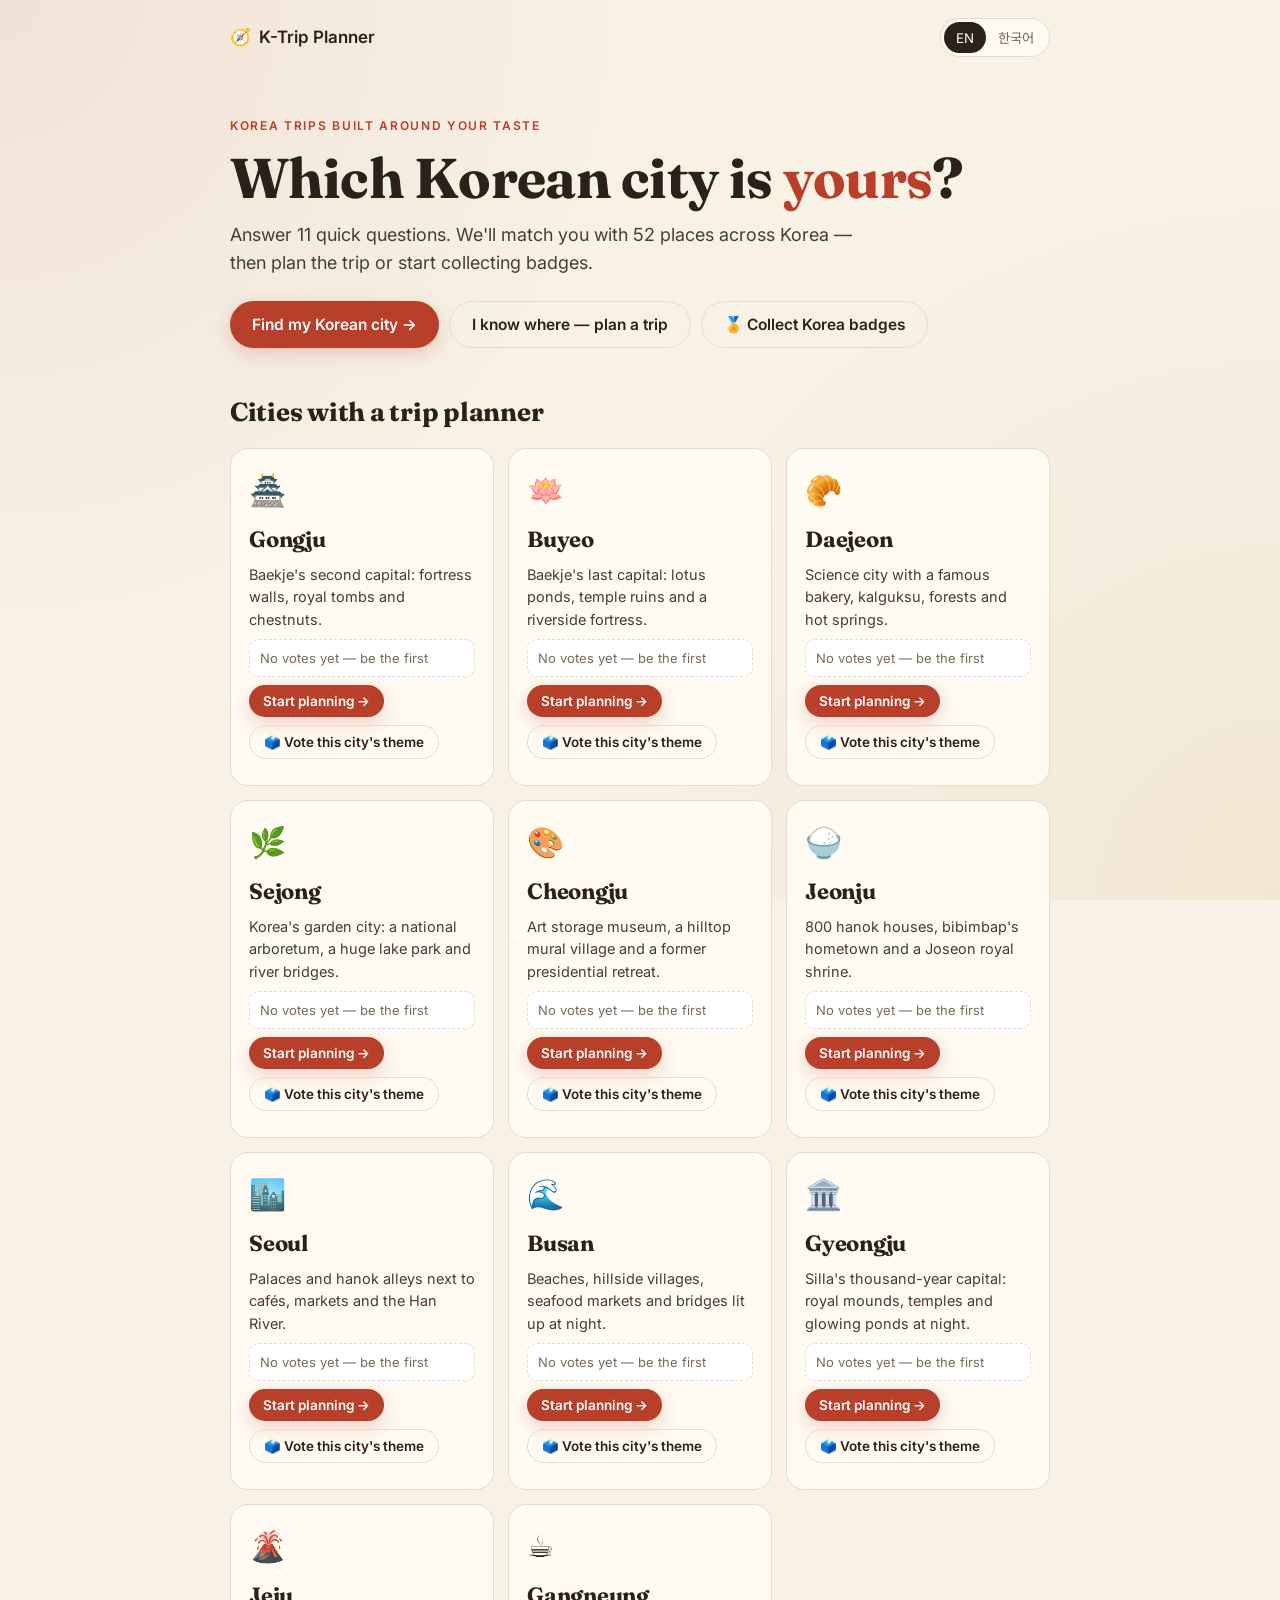
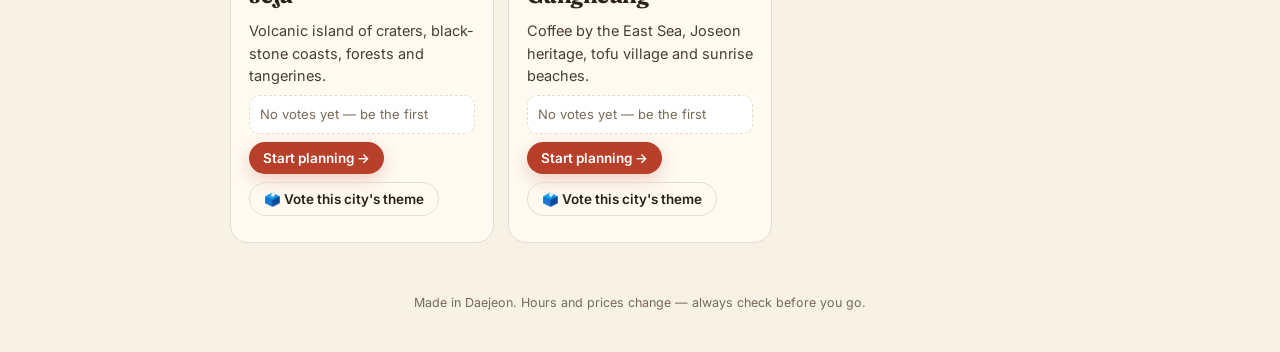
==== commit 7c67e894: "Add Find-your-city quiz as the new front door - 11 questions (taste + season, distance, days, first " ====
--- a/index.html
+++ b/index.html
@@ -3,8 +3,8 @@
 <head>
 <meta charset="UTF-8">
 <meta name="viewport" content="width=device-width, initial-scale=1.0">
-<title>K-Trip Planner — Daejeon-area trips built around your taste</title>
-<meta name="description" content="Pick a Korean city near Daejeon, set your times, answer 10 questions and get an hour-by-hour plan. English & 한국어.">
+<title>K-Trip Planner — find your Korean city and plan the trip</title>
+<meta name="description" content="Answer 11 questions to find the Korean city that fits you, then get an hour-by-hour plan. English & 한국어.">
 <meta property="og:title" content="K-Trip Planner">
 <meta property="og:description" content="Gongju, Buyeo, Daejeon, Sejong, Cheongju, Jeonju — an hour-by-hour plan built around your taste.">
 <link rel="icon" href="data:image/svg+xml,<svg xmlns='http://www.w3.org/2000/svg' viewBox='0 0 100 100'><text y='.9em' font-size='90'>🧭</text></svg>">
@@ -19,6 +19,9 @@
   <footer id="footer" class="footer"></footer>
   <div id="toast" class="toast"></div>
   <noscript><p class="wrap">Please enable JavaScript to use the planner.</p></noscript>
+  <script src="badges/icons.js"></script>
+  <script src="badges/data.js"></script>
+  <script src="badges/render.js"></script>
   <script type="module" src="js/app.js"></script>
 </body>
 </html>
--- a/css/style.css
+++ b/css/style.css
@@ -192,3 +192,26 @@
   .bar { grid-template-columns: 95px 1fr 28px; }
   .lead { font-size: 16.5px; }
 }
+
+/* Finder results */
+.match-grid { display: grid; gap: 14px; }
+.match-card { background: var(--card); border: 1px solid var(--line); border-radius: var(--radius); padding: 18px; }
+.match-card.best { border: 2px solid var(--accent); }
+.mc-head { display: flex; gap: 14px; align-items: center; margin-bottom: 8px; }
+.mc-head canvas, .more-row canvas { width: 64px; height: 64px; image-rendering: pixelated; flex-shrink: 0; }
+.more-row canvas { width: 40px; height: 40px; }
+.slot-label { font-size: 11.5px; font-weight: 700; letter-spacing: .1em; color: var(--accent); }
+.match-card.gem .slot-label { color: var(--gold); }
+.match-card h3 { font-size: 24px; margin: 2px 0 0; }
+.match-card .pct, .more-row .pct { font-size: 15px; color: var(--muted); font-weight: 600; font-family: "Inter", sans-serif; margin-left: 6px; }
+.match-card .why { margin: 4px 0 10px; color: #4a3d30; font-size: 15.5px; }
+.match-card .tags { display: flex; flex-wrap: wrap; gap: 6px; align-items: center; font-size: 13px; color: var(--muted); margin-bottom: 10px; }
+.facts-row { display: flex; flex-wrap: wrap; gap: 6px; margin-bottom: 10px; }
+.facts-row span { background: #fff; border: 1px solid var(--line); border-radius: 99px; padding: 4px 10px; font-size: 13px; }
+.match-card .hl { font-size: 14px; margin: 0 0 10px; color: #4a3d30; }
+.match-card .note { font-size: 13px; color: #8a5a12; margin: 0 0 8px; }
+.match-card .small-text { margin: 0 0 10px; }
+.more-list { display: grid; gap: 10px; }
+.more-row { display: grid; grid-template-columns: 40px auto 1fr auto; gap: 10px; align-items: center; }
+.more-row .mname { font-weight: 600; }
+@media (max-width: 640px) { .more-row { grid-template-columns: 40px 1fr auto; } .more-row .small-text { display: none; } }
